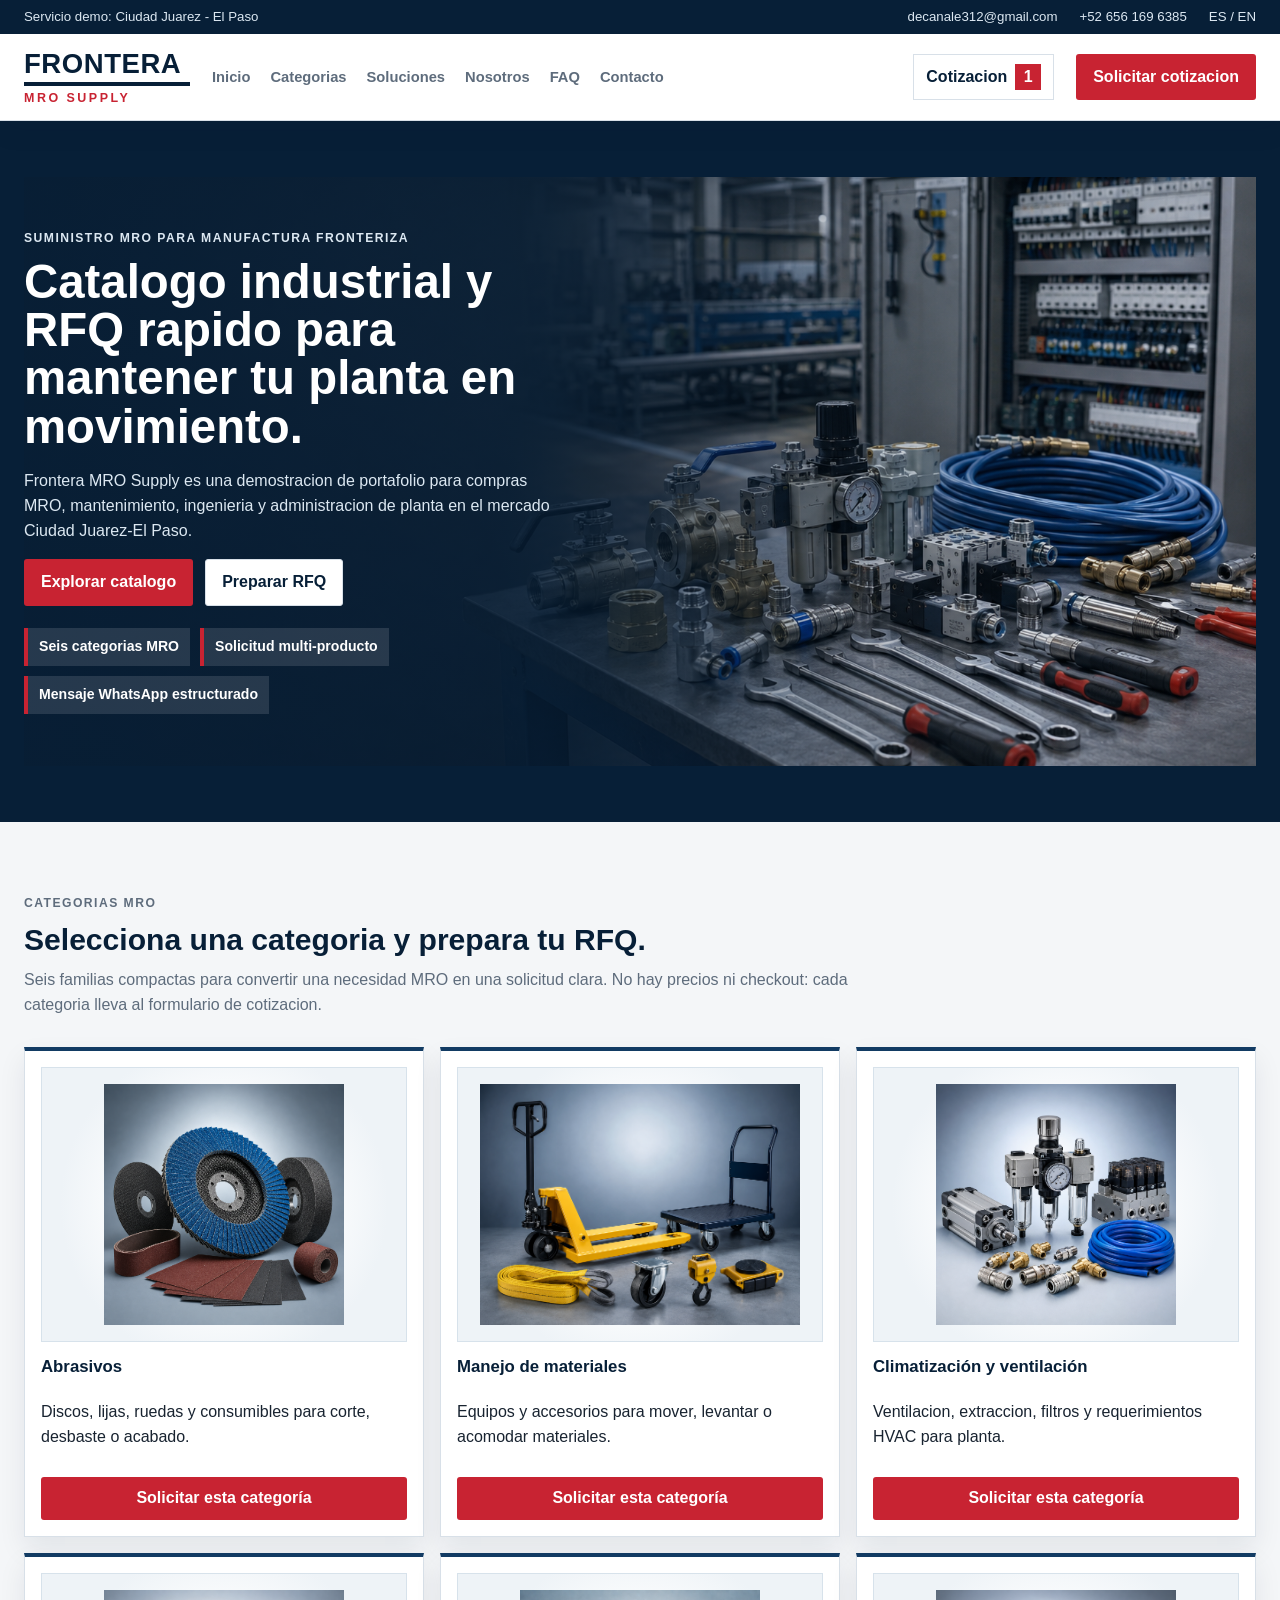
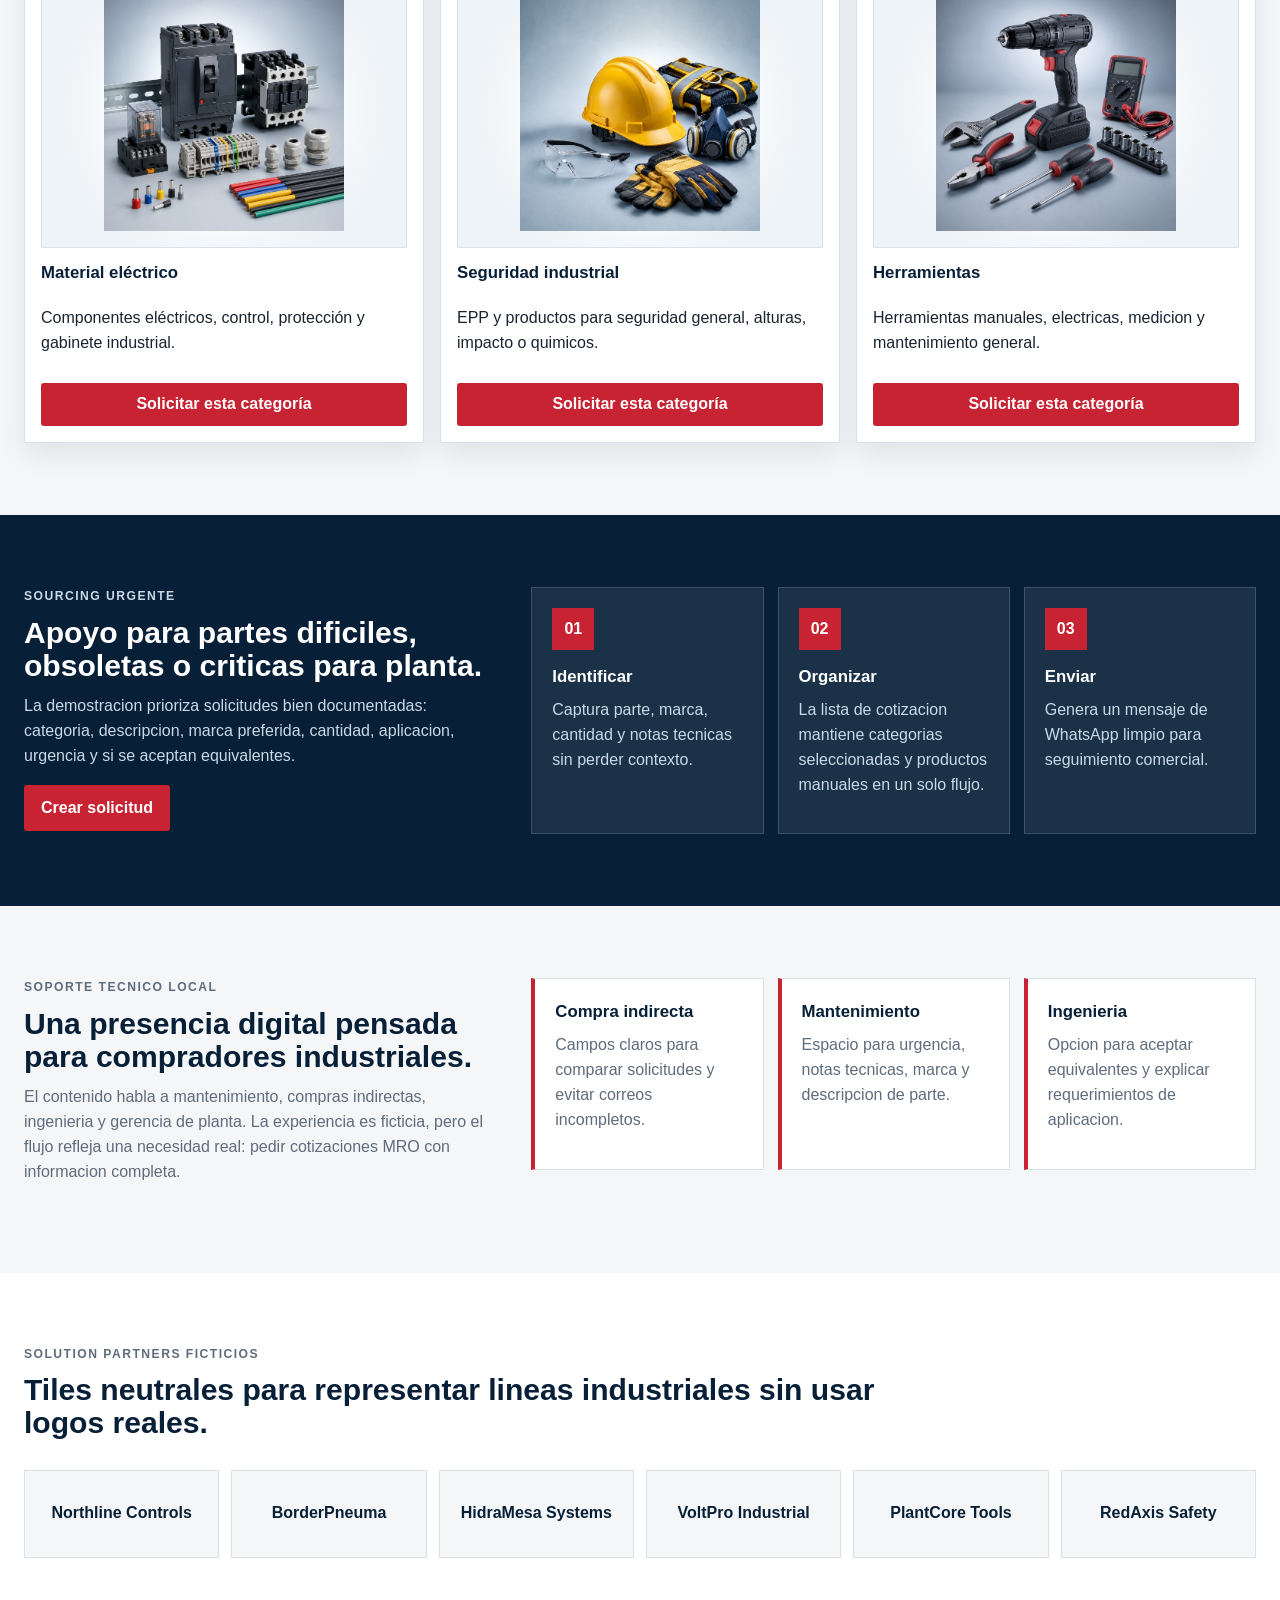
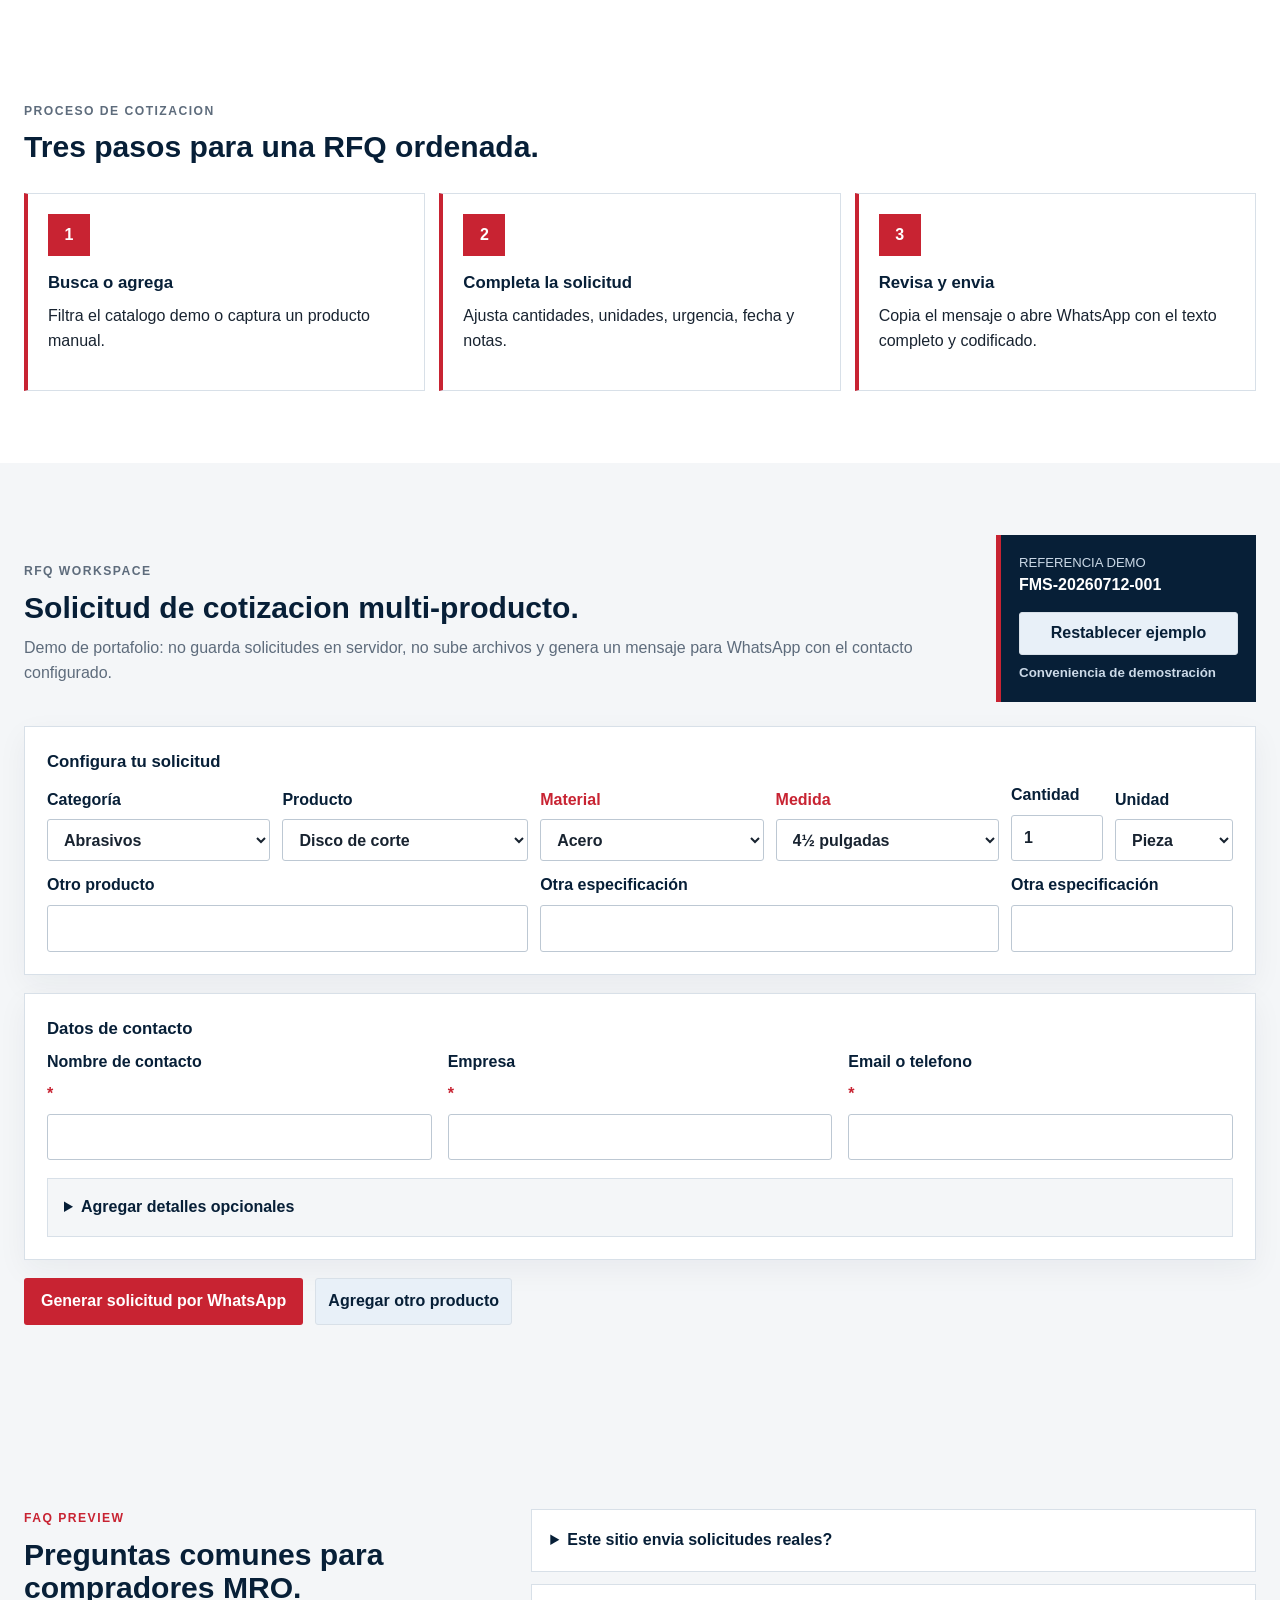
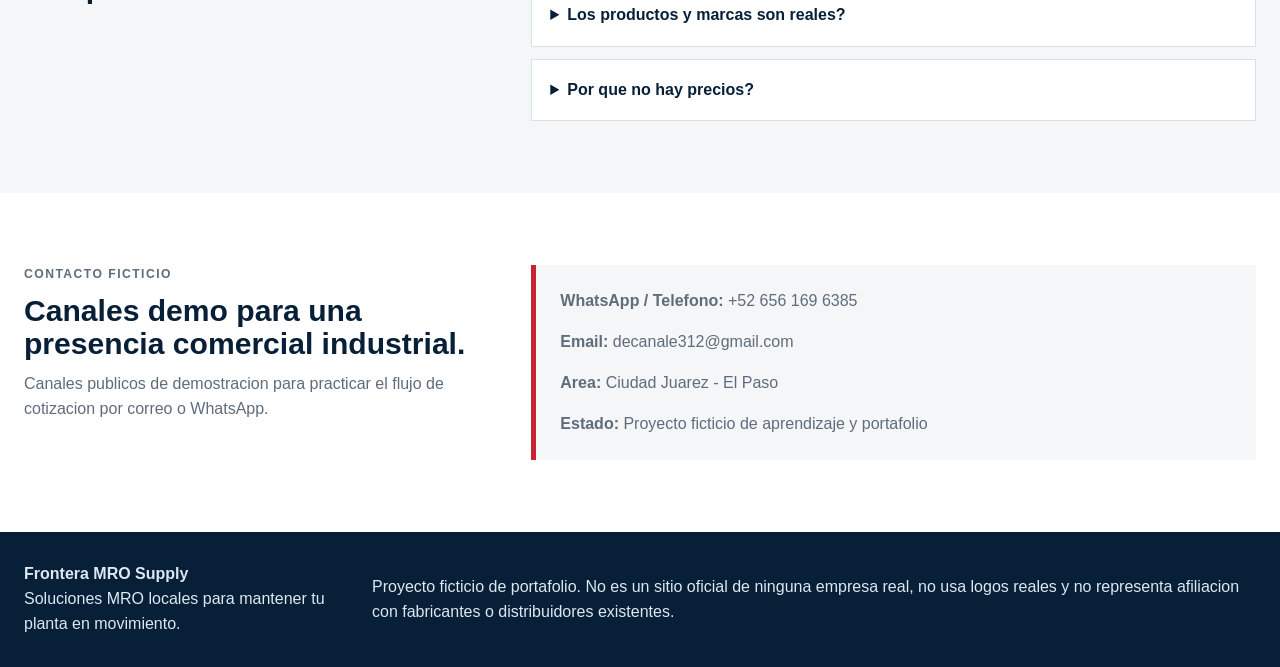
==== index.html @ 00bd7a54 "Initial Frontera MRO Supply demo with one-click RFQ workflow" ====
<!DOCTYPE html>
<html lang="es">
<head>
  <meta charset="UTF-8">
  <meta name="viewport" content="width=device-width, initial-scale=1.0">
  <title>Frontera MRO Supply | Catalogo MRO y RFQ</title>
  <meta name="description" content="Sitio ficticio de portafolio para un proveedor MRO en Ciudad Juarez-El Paso con catalogo demo y flujo RFQ por WhatsApp.">
  <link rel="stylesheet" href="styles.css">
</head>
<body>
  <header class="site-header">
    <div class="utility-bar">
      <div class="container utility-content">
        <span>Servicio demo: Ciudad Juarez - El Paso</span>
        <a href="mailto:decanale312@gmail.com">decanale312@gmail.com</a>
        <a href="tel:+526561696385">+52 656 169 6385</a>
        <span>ES / EN</span>
      </div>
    </div>

    <nav class="main-header container" aria-label="Navegacion principal">
      <a class="wordmark" href="#inicio" aria-label="Frontera MRO Supply inicio">
        <span class="wordmark-name">Frontera</span>
        <span class="wordmark-line">MRO Supply</span>
      </a>

      <button class="menu-toggle" type="button" aria-expanded="false" aria-controls="site-menu">Menu</button>

      <div class="nav-links" id="site-menu">
        <a href="#inicio">Inicio</a>
        <a href="#catalogo">Categorias</a>
        <a href="#soluciones">Soluciones</a>
        <a href="#nosotros">Nosotros</a>
        <a href="#faq">FAQ</a>
        <a href="#contacto">Contacto</a>
      </div>

      <a class="quote-chip" href="#cotizacion" aria-label="Ver solicitud de cotizacion">
        Cotizacion <span id="quote-count">0</span>
      </a>

      <a class="button button-red header-cta" href="#cotizacion">Solicitar cotizacion</a>
    </nav>
  </header>

  <main id="inicio">
    <section class="hero">
      <div class="container hero-grid">
        <div class="hero-copy">
          <p class="eyebrow">Suministro MRO para manufactura fronteriza</p>
          <h1>Catalogo industrial y RFQ rapido para mantener tu planta en movimiento.</h1>
          <p>
            Frontera MRO Supply es una demostracion de portafolio para compras MRO, mantenimiento, ingenieria y administracion de planta en el mercado Ciudad Juarez-El Paso.
          </p>
          <div class="hero-actions">
            <a class="button button-red" href="#catalogo">Explorar catalogo</a>
            <a class="button button-outline" href="#cotizacion">Preparar RFQ</a>
          </div>
          <div class="hero-metrics" aria-label="Beneficios de demostracion">
            <span>Seis categorias MRO</span>
            <span>Solicitud multi-producto</span>
            <span>Mensaje WhatsApp estructurado</span>
          </div>
        </div>

        <div class="hero-media">
          <img src="assets/images/hero-industrial.png" alt="Componentes MRO, control electrico, neumatica y herramientas organizadas en un entorno industrial">
        </div>
      </div>
    </section>

    <section class="section category-band" id="catalogo" aria-labelledby="category-title">
      <div class="container">
        <div class="section-heading">
          <p class="eyebrow">Categorias MRO</p>
          <h2 id="category-title">Selecciona una categoria y prepara tu RFQ.</h2>
          <p>Seis familias compactas para convertir una necesidad MRO en una solicitud clara. No hay precios ni checkout: cada categoria lleva al formulario de cotizacion.</p>
        </div>
        <div class="category-grid" id="category-grid"></div>
      </div>
    </section>

    <section class="section sourcing-section" id="soluciones">
      <div class="container sourcing-grid">
        <div>
          <p class="eyebrow">Sourcing urgente</p>
          <h2>Apoyo para partes dificiles, obsoletas o criticas para planta.</h2>
          <p>La demostracion prioriza solicitudes bien documentadas: categoria, descripcion, marca preferida, cantidad, aplicacion, urgencia y si se aceptan equivalentes.</p>
          <a class="button button-red" href="#cotizacion">Crear solicitud</a>
        </div>
        <div class="feature-list">
          <article>
            <span>01</span>
            <h3>Identificar</h3>
            <p>Captura parte, marca, cantidad y notas tecnicas sin perder contexto.</p>
          </article>
          <article>
            <span>02</span>
            <h3>Organizar</h3>
            <p>La lista de cotizacion mantiene categorias seleccionadas y productos manuales en un solo flujo.</p>
          </article>
          <article>
            <span>03</span>
            <h3>Enviar</h3>
            <p>Genera un mensaje de WhatsApp limpio para seguimiento comercial.</p>
          </article>
        </div>
      </div>
    </section>

    <section class="section credibility-section" id="nosotros">
      <div class="container credibility-grid">
        <div>
          <p class="eyebrow">Soporte tecnico local</p>
          <h2>Una presencia digital pensada para compradores industriales.</h2>
          <p>El contenido habla a mantenimiento, compras indirectas, ingenieria y gerencia de planta. La experiencia es ficticia, pero el flujo refleja una necesidad real: pedir cotizaciones MRO con informacion completa.</p>
        </div>
        <div class="credibility-cards">
          <article>
            <h3>Compra indirecta</h3>
            <p>Campos claros para comparar solicitudes y evitar correos incompletos.</p>
          </article>
          <article>
            <h3>Mantenimiento</h3>
            <p>Espacio para urgencia, notas tecnicas, marca y descripcion de parte.</p>
          </article>
          <article>
            <h3>Ingenieria</h3>
            <p>Opcion para aceptar equivalentes y explicar requerimientos de aplicacion.</p>
          </article>
        </div>
      </div>
    </section>

    <section class="section partner-section">
      <div class="container">
        <div class="section-heading">
          <p class="eyebrow">Solution partners ficticios</p>
          <h2>Tiles neutrales para representar lineas industriales sin usar logos reales.</h2>
        </div>
        <div class="partner-grid">
          <span>Northline Controls</span>
          <span>BorderPneuma</span>
          <span>HidraMesa Systems</span>
          <span>VoltPro Industrial</span>
          <span>PlantCore Tools</span>
          <span>RedAxis Safety</span>
        </div>
      </div>
    </section>

    <section class="section steps-section">
      <div class="container">
        <div class="section-heading">
          <p class="eyebrow">Proceso de cotizacion</p>
          <h2>Tres pasos para una RFQ ordenada.</h2>
        </div>
        <div class="steps-grid">
          <article>
            <strong>1</strong>
            <h3>Busca o agrega</h3>
            <p>Filtra el catalogo demo o captura un producto manual.</p>
          </article>
          <article>
            <strong>2</strong>
            <h3>Completa la solicitud</h3>
            <p>Ajusta cantidades, unidades, urgencia, fecha y notas.</p>
          </article>
          <article>
            <strong>3</strong>
            <h3>Revisa y envia</h3>
            <p>Copia el mensaje o abre WhatsApp con el texto completo y codificado.</p>
          </article>
        </div>
      </div>
    </section>

    <section class="section rfq-section" id="cotizacion">
      <div class="container">
        <div class="rfq-heading">
          <div>
            <p class="eyebrow">RFQ workspace</p>
            <h2>Solicitud de cotizacion multi-producto.</h2>
            <p>Demo de portafolio: no guarda solicitudes en servidor, no sube archivos y genera un mensaje para WhatsApp con el contacto configurado.</p>
          </div>
          <div class="rfq-reference">
            <span>Referencia demo</span>
            <strong id="reference-number">FMS-20260712-001</strong>
            <button class="button button-small demo-load-button" type="button" id="load-demo">Restablecer ejemplo</button>
            <small>Conveniencia de demostración</small>
          </div>
        </div>

        <form class="rfq-form" id="quote-form" novalidate>
          <div class="form-panel" id="additional-products-panel" hidden>
            <div class="panel-title-row">
              <h3>Productos solicitados</h3>
              <button class="button button-small" type="button" id="clear-quote">Vaciar solicitud</button>
            </div>
            <div class="quote-items" id="quote-items" aria-live="polite"></div>
            <p class="empty-quote" id="empty-quote">Los productos adicionales aparecerán aquí. El producto configurado abajo se incluye automáticamente al generar la solicitud.</p>
          </div>

          <div class="form-panel manual-panel">
            <h3>Configura tu solicitud</h3>
            <div class="manual-grid">
              <label>
                Categoría
                <select id="manual-category">
                  <option value="">Selecciona una categoría</option>
                </select>
              </label>
              <label>
                Producto
                <select id="manual-product"></select>
              </label>
              <label>
                <span id="spec-one-label">Especificacion 1</span>
                <select id="manual-spec-one"></select>
              </label>
              <label>
                <span id="spec-two-label">Especificacion 2</span>
                <select id="manual-spec-two"></select>
              </label>
              <label>
                Cantidad
                <input type="number" id="manual-quantity" min="1" value="1">
              </label>
              <label>
                Unidad
                <select id="manual-unit">
                  <option value="pieza(s)">pieza(s)</option>
                  <option value="caja(s)">caja(s)</option>
                  <option value="metro(s)">metro(s)</option>
                  <option value="juego(s)">juego(s)</option>
                </select>
              </label>
              <label class="other-field" id="manual-product-other-wrap" hidden>
                Otro producto
                <input type="text" id="manual-product-other">
              </label>
              <label class="other-field" id="manual-spec-one-other-wrap" hidden>
                Otra especificación
                <input type="text" id="manual-spec-one-other">
              </label>
              <label class="other-field" id="manual-spec-two-other-wrap" hidden>
                Otra especificación
                <input type="text" id="manual-spec-two-other">
              </label>
            </div>
          </div>

          <div class="form-panel">
            <h3>Datos de contacto</h3>
            <div class="quick-contact-grid">
              <label>
                Nombre de contacto <span aria-hidden="true">*</span>
                <input type="text" id="contact-name" required>
              </label>
              <label>
                Empresa <span aria-hidden="true">*</span>
                <input type="text" id="company" required>
              </label>
              <label>
                Email o telefono <span aria-hidden="true">*</span>
                <input type="text" id="reply-contact" required>
              </label>
            </div>
            <details class="optional-details" id="optional-details">
              <summary>Agregar detalles opcionales</summary>
              <div class="form-grid">
                <label>
                  Departamento o area
                  <select id="department">
                    <option value="">Selecciona una opcion</option>
                    <option value="Mantenimiento">Mantenimiento</option>
                    <option value="Compras">Compras</option>
                    <option value="Ingenieria">Ingenieria</option>
                    <option value="Almacen MRO">Almacen MRO</option>
                    <option value="Produccion">Produccion</option>
                    <option value="Gerencia de planta">Gerencia de planta</option>
                  </select>
                </label>
                <label>
                  Urgencia
                  <select id="urgency">
                    <option value="">Selecciona urgencia</option>
                    <option value="Cotización estándar">Cotización estándar</option>
                    <option value="Linea detenida">Linea detenida</option>
                    <option value="Critico esta semana">Critico esta semana</option>
                    <option value="Reposicion programada">Reposicion programada</option>
                    <option value="Consulta de inventario">Consulta de inventario</option>
                  </select>
                </label>
                <label>
                  Fecha requerida
                  <input type="date" id="required-date">
                </label>
                <label>
                  Marca preferida
                  <input type="text" id="preferred-brand">
                </label>
                <label>
                  Equivalentes aceptables
                  <select id="equivalents">
                    <option value="">No especificado</option>
                    <option value="Por confirmar">Por confirmar</option>
                    <option value="Si, se aceptan equivalentes">Si, se aceptan equivalentes</option>
                    <option value="No, solo marca/parte solicitada">No, solo marca/parte solicitada</option>
                  </select>
                </label>
                <label>
                  Archivo de referencia
                  <input type="file" id="reference-file">
                  <small>Demo front-end: el archivo no se carga a ningun servidor.</small>
                </label>
                <label>
                  Metodo de respuesta
                  <select id="response-method">
                    <option value="">Selecciona metodo</option>
                    <option value="WhatsApp">WhatsApp</option>
                    <option value="Email">Email</option>
                    <option value="Llamada">Llamada</option>
                  </select>
                </label>
              </div>
              <label class="full-field">
                Notas generales
                <textarea id="general-notes" rows="4" placeholder="Aplicacion, contexto de planta, equivalencias, foto disponible o comentarios para compras."></textarea>
              </label>
            </details>
          </div>

          <div class="form-actions">
            <button class="button button-red" type="submit" id="generate-whatsapp">Generar solicitud por WhatsApp</button>
            <button class="button button-outline button-small" type="button" id="add-manual-product">Agregar otro producto</button>
          </div>

          <div class="form-status" id="form-status" role="status" aria-live="polite"></div>

          <div class="message-workspace" id="message-workspace" hidden>
            <div class="message-header">
              <h3>Mensaje generado</h3>
              <span>Revisa antes de enviar</span>
            </div>
            <pre id="message-preview"></pre>
            <div class="message-actions">
              <button class="button button-outline" type="button" id="copy-message">Copiar mensaje</button>
              <button class="button button-outline" type="button" id="clear-message">Vaciar solicitud</button>
              <a class="button button-red" id="whatsapp-link" href="#" target="_blank" rel="noopener">Enviar por WhatsApp</a>
            </div>
          </div>
        </form>
      </div>
    </section>

    <section class="section faq-section" id="faq">
      <div class="container faq-grid">
        <div>
          <p class="eyebrow">FAQ preview</p>
          <h2>Preguntas comunes para compradores MRO.</h2>
        </div>
        <div class="faq-list">
          <details>
            <summary>Este sitio envia solicitudes reales?</summary>
            <p>No. Es una demostracion de portafolio. No hay backend ni almacenamiento en servidor.</p>
          </details>
          <details>
            <summary>Los productos y marcas son reales?</summary>
            <p>No. Los SKUs, marcas y productos son ficticios para evitar afiliaciones o uso de activos protegidos.</p>
          </details>
          <details>
            <summary>Por que no hay precios?</summary>
            <p>El flujo representa una compra MRO por cotizacion, donde cantidades, disponibilidad y equivalencias importan mas que un checkout generico.</p>
          </details>
        </div>
      </div>
    </section>

    <section class="section contact-section" id="contacto">
      <div class="container contact-grid">
        <div>
          <p class="eyebrow">Contacto ficticio</p>
          <h2>Canales demo para una presencia comercial industrial.</h2>
          <p>Canales publicos de demostracion para practicar el flujo de cotizacion por correo o WhatsApp.</p>
        </div>
        <div class="contact-card">
          <p><strong>WhatsApp / Telefono:</strong> <a href="tel:+526561696385">+52 656 169 6385</a></p>
          <p><strong>Email:</strong> <a href="mailto:decanale312@gmail.com">decanale312@gmail.com</a></p>
          <p><strong>Area:</strong> Ciudad Juarez - El Paso</p>
          <p><strong>Estado:</strong> Proyecto ficticio de aprendizaje y portafolio</p>
        </div>
      </div>
    </section>
  </main>

  <footer class="site-footer">
    <div class="container footer-grid">
      <div>
        <strong>Frontera MRO Supply</strong>
        <p>Soluciones MRO locales para mantener tu planta en movimiento.</p>
      </div>
      <p>Proyecto ficticio de portafolio. No es un sitio oficial de ninguna empresa real, no usa logos reales y no representa afiliacion con fabricantes o distribuidores existentes.</p>
    </div>
  </footer>

  <script src="app.js"></script>
</body>
</html>
---- styles.css ----
:root {
  --navy: #071f37;
  --navy-2: #123b63;
  --red: #c82332;
  --red-dark: #981b27;
  --charcoal: #182330;
  --steel: #5e6c7c;
  --line: #d8e0e8;
  --soft: #f4f6f8;
  --soft-blue: #e8f0f8;
  --white: #ffffff;
  --shadow: 0 14px 34px rgba(7, 31, 55, 0.12);
}

* {
  box-sizing: border-box;
}

html {
  scroll-behavior: smooth;
}

body {
  margin: 0;
  color: var(--charcoal);
  font-family: Arial, Helvetica, sans-serif;
  line-height: 1.55;
  background: var(--white);
}

a {
  color: inherit;
  text-decoration: none;
}

button,
input,
select,
textarea {
  font: inherit;
}

button,
a,
input,
select,
textarea,
summary {
  outline-offset: 3px;
}

button:focus-visible,
a:focus-visible,
input:focus-visible,
select:focus-visible,
textarea:focus-visible,
summary:focus-visible {
  outline: 3px solid rgba(200, 35, 50, 0.38);
}

.container {
  width: min(1260px, calc(100% - 48px));
  margin: 0 auto;
}

.sr-only {
  position: absolute;
  width: 1px;
  height: 1px;
  padding: 0;
  margin: -1px;
  overflow: hidden;
  clip: rect(0, 0, 0, 0);
  white-space: nowrap;
  border: 0;
}

.site-header {
  position: sticky;
  top: 0;
  z-index: 50;
  background: var(--white);
  border-bottom: 1px solid var(--line);
  box-shadow: 0 8px 26px rgba(7, 31, 55, 0.08);
}

.utility-bar {
  color: #dce8f2;
  font-size: 0.83rem;
  background: var(--navy);
}

.utility-content {
  display: flex;
  align-items: center;
  gap: 22px;
  min-height: 34px;
}

.utility-content span:first-child {
  margin-right: auto;
}

.main-header {
  display: grid;
  grid-template-columns: auto minmax(340px, 1fr) auto auto;
  grid-template-areas:
    "brand nav quote cta"
    "brand nav quote cta";
  align-items: center;
  gap: 10px 22px;
  min-height: 86px;
  padding: 12px 0;
}

.wordmark {
  grid-area: brand;
  display: inline-flex;
  flex-direction: column;
  min-width: 166px;
  color: var(--navy);
  line-height: 1;
}

.wordmark-name {
  font-size: 1.72rem;
  font-weight: 900;
  letter-spacing: 0.02em;
  text-transform: uppercase;
}

.wordmark-line {
  margin-top: 5px;
  padding-top: 6px;
  color: var(--red);
  font-size: 0.78rem;
  font-weight: 900;
  letter-spacing: 0.2em;
  border-top: 4px solid var(--navy);
  text-transform: uppercase;
}

.menu-toggle {
  display: none;
  padding: 9px 12px;
  color: var(--navy);
  font-weight: 900;
  border: 1px solid var(--line);
  background: var(--white);
  cursor: pointer;
}

.nav-links {
  grid-area: nav;
  display: flex;
  align-items: center;
  gap: 20px;
  color: var(--steel);
  font-size: 0.92rem;
  font-weight: 900;
}

.nav-links a:hover {
  color: var(--red);
}

.quote-chip {
  grid-area: quote;
  display: inline-flex;
  align-items: center;
  gap: 8px;
  min-height: 42px;
  padding: 9px 12px;
  color: var(--navy);
  font-weight: 900;
  border: 1px solid var(--line);
  background: var(--white);
}

.quote-chip span {
  display: grid;
  min-width: 26px;
  height: 26px;
  place-items: center;
  color: var(--white);
  background: var(--red);
}

.header-cta {
  grid-area: cta;
}

.button {
  display: inline-flex;
  align-items: center;
  justify-content: center;
  min-height: 42px;
  padding: 10px 16px;
  border: 1px solid transparent;
  border-radius: 3px;
  font-weight: 900;
  cursor: pointer;
}

.button-red {
  color: var(--white);
  background: var(--red);
}

.button-red:hover {
  background: var(--red-dark);
}

.button-outline {
  color: var(--navy);
  background: var(--white);
  border-color: var(--line);
}

.button-outline:hover {
  border-color: var(--navy);
}

.button-small {
  min-height: 36px;
  padding: 8px 12px;
  color: var(--navy);
  background: var(--soft-blue);
  border-color: var(--line);
}

.hero {
  position: relative;
  overflow: hidden;
  padding: 56px 0;
  color: var(--white);
  background: var(--navy);
  min-height: 620px;
}

.hero::after {
  content: "";
  position: absolute;
  inset: 0;
  z-index: 1;
  background: linear-gradient(90deg, rgba(7, 31, 55, 0.88) 0%, rgba(7, 31, 55, 0.72) 42%, rgba(7, 31, 55, 0.2) 66%, rgba(7, 31, 55, 0.08) 100%);
  pointer-events: none;
}

.hero-grid {
  position: relative;
  z-index: 2;
  display: grid;
  grid-template-columns: minmax(0, 0.9fr) minmax(420px, 1.1fr);
  gap: 50px;
  align-items: center;
  min-height: 508px;
}

.hero-grid::before {
  content: "";
  position: absolute;
  inset: 0;
  z-index: 1;
  background: linear-gradient(90deg, rgba(7, 31, 55, 0.9) 0%, rgba(7, 31, 55, 0.74) 42%, rgba(7, 31, 55, 0.2) 66%, rgba(7, 31, 55, 0.02) 100%);
  pointer-events: none;
}

.hero-copy {
  position: relative;
  z-index: 2;
  max-width: 690px;
  padding: 52px 0;
}

.eyebrow {
  margin: 0 0 10px;
  color: var(--red);
  font-size: 0.76rem;
  font-weight: 900;
  letter-spacing: 0.12em;
  text-transform: uppercase;
}

h1,
h2,
h3,
p {
  margin-top: 0;
}

h1 {
  max-width: 690px;
  margin-bottom: 18px;
  color: var(--navy);
  font-size: clamp(2.45rem, 3.7vw, 4rem);
  line-height: 1.02;
}

h2 {
  margin-bottom: 12px;
  color: var(--navy);
  font-size: clamp(1.75rem, 2.35vw, 2.65rem);
  line-height: 1.1;
}

h3 {
  margin-bottom: 8px;
  color: var(--navy);
  font-size: 1.05rem;
}

.hero-copy p,
.section-heading p,
.sourcing-grid p,
.credibility-grid p,
.rfq-heading p,
.contact-grid p {
  color: var(--steel);
}

.hero-copy h1 {
  color: var(--white);
}

.hero-copy p {
  color: #dce8f2;
}

.hero-actions,
.form-actions,
.message-actions {
  display: flex;
  flex-wrap: wrap;
  gap: 12px;
}

.hero-metrics {
  display: flex;
  flex-wrap: wrap;
  gap: 10px;
  margin-top: 22px;
}

.hero-metrics span {
  padding: 8px 11px;
  color: var(--white);
  font-size: 0.88rem;
  font-weight: 900;
  background: rgba(255, 255, 255, 0.12);
  border-left: 4px solid var(--red);
}

.hero-media {
  position: absolute;
  inset: 0;
  z-index: 0;
  pointer-events: none;
}

.hero-media img {
  display: block;
  width: 100%;
  height: 100%;
  object-fit: cover;
  object-position: center right;
}

.section {
  padding: 72px 0;
}

.section-heading {
  max-width: 880px;
  margin-bottom: 30px;
}

.category-band,
.credibility-section,
.faq-section {
  background: var(--soft);
}

.category-grid {
  display: grid;
  grid-template-columns: repeat(3, 1fr);
  gap: 16px;
  align-items: stretch;
}

.category-tile {
  display: grid;
  grid-template-rows: auto auto 1fr auto;
  gap: 12px;
  min-height: 320px;
  height: 100%;
  padding: 16px;
  background: var(--white);
  border: 1px solid var(--line);
  border-top: 4px solid var(--navy-2);
  box-shadow: 0 12px 26px rgba(7, 31, 55, 0.08);
  transition: border-color 160ms ease, box-shadow 160ms ease, transform 160ms ease;
}

.category-tile:hover,
.category-tile:focus-visible {
  transform: translateY(-3px);
  box-shadow: 0 16px 32px rgba(7, 31, 55, 0.12);
}

.category-tile:has(button:active),
.category-tile:has(button:focus-visible),
.category-tile:focus-visible {
  border-color: rgba(200, 35, 50, 0.32);
  border-top-color: var(--red);
}

.category-tile img,
.product-image img {
  display: block;
  width: 100%;
  height: auto;
}

.category-tile img {
  box-sizing: border-box;
  aspect-ratio: 4 / 3;
  padding: 16px;
  object-fit: contain;
  object-position: center center;
  background:
    radial-gradient(circle at center, rgba(255, 255, 255, 0.94) 0 38%, rgba(238, 243, 247, 0.9) 72%),
    #eef3f7;
  border: 1px solid #d7e2eb;
  transition: transform 160ms ease;
}

.category-tile:hover img {
  transform: scale(1.025);
}

.category-tile button {
  align-self: end;
  min-height: 40px;
  padding: 9px 11px;
  color: var(--white);
  font-weight: 900;
  text-align: center;
  border: 0;
  border-radius: 3px;
  background: var(--red);
  cursor: pointer;
}

@media (prefers-reduced-motion: reduce) {
  .category-tile,
  .category-tile img {
    transition: none;
  }

  .category-tile:hover,
  .category-tile:focus-visible,
  .category-tile:hover img {
    transform: none;
  }
}

.partner-section,
.contact-section {
  background: var(--white);
}

label {
  display: grid;
  gap: 7px;
  color: var(--navy);
  font-weight: 900;
}

input,
select,
textarea {
  width: 100%;
  min-height: 42px;
  padding: 10px 12px;
  color: var(--charcoal);
  border: 1px solid #bdc8d3;
  border-radius: 3px;
  background: var(--white);
}

textarea {
  resize: vertical;
}

.sourcing-section {
  color: var(--white);
  background: var(--navy);
}

.sourcing-section h2,
.sourcing-section h3 {
  color: var(--white);
}

.sourcing-grid,
.credibility-grid,
.faq-grid,
.contact-grid {
  display: grid;
  grid-template-columns: 0.78fr 1.22fr;
  gap: 44px;
  align-items: start;
}

.sourcing-grid p {
  color: #cbd9e7;
}

.feature-list,
.credibility-cards,
.steps-grid {
  display: grid;
  grid-template-columns: repeat(3, 1fr);
  gap: 14px;
}

.feature-list article {
  padding: 20px;
  background: rgba(255, 255, 255, 0.08);
  border: 1px solid rgba(255, 255, 255, 0.16);
}

.feature-list span,
.steps-grid strong {
  display: grid;
  width: 42px;
  height: 42px;
  place-items: center;
  margin-bottom: 14px;
  color: var(--white);
  font-weight: 900;
  background: var(--red);
}

.credibility-cards article,
.steps-grid article {
  padding: 20px;
  background: var(--white);
  border: 1px solid var(--line);
  border-left: 4px solid var(--red);
}

.partner-grid {
  display: grid;
  grid-template-columns: repeat(6, 1fr);
  gap: 12px;
}

.partner-grid span {
  display: grid;
  min-height: 88px;
  place-items: center;
  padding: 12px;
  color: var(--navy);
  font-weight: 900;
  text-align: center;
  background: var(--soft);
  border: 1px solid var(--line);
}

.steps-section {
  background: var(--white);
}

.rfq-section {
  background: var(--soft);
}

.rfq-heading {
  display: grid;
  grid-template-columns: 1fr 260px;
  gap: 28px;
  align-items: end;
  margin-bottom: 24px;
}

.rfq-reference {
  padding: 18px;
  color: var(--white);
  background: var(--navy);
  border-left: 5px solid var(--red);
}

.rfq-reference span,
.rfq-reference strong {
  display: block;
}

.rfq-reference span {
  color: #cbd9e7;
  font-size: 0.82rem;
  text-transform: uppercase;
}

.rfq-reference small {
  display: block;
  margin-top: 8px;
  color: #cbd9e7;
  font-weight: 700;
}

.demo-load-button {
  width: 100%;
  margin-top: 14px;
}

.rfq-form {
  display: grid;
  gap: 18px;
}

.form-panel,
.message-workspace {
  padding: 22px;
  background: var(--white);
  border: 1px solid var(--line);
  box-shadow: 0 10px 28px rgba(7, 31, 55, 0.05);
}

.panel-title-row,
.message-header {
  display: flex;
  align-items: baseline;
  justify-content: space-between;
  gap: 16px;
  margin-bottom: 16px;
}

.quote-items {
  display: grid;
  gap: 12px;
}

.quote-row {
  display: grid;
  grid-template-columns: 1fr auto;
  gap: 12px;
  align-items: end;
  padding: 14px;
  background: var(--soft);
  border-left: 4px solid var(--navy-2);
}

.quote-row-title strong,
.quote-row-title small {
  display: block;
}

.quote-row-title small {
  color: var(--steel);
}

.quote-row-actions {
  display: flex;
  gap: 8px;
  justify-content: flex-end;
  align-items: center;
  flex-wrap: wrap;
}

.edit-quote-item,
.remove-quote-item {
  min-height: 42px;
  padding: 8px 11px;
  font-weight: 900;
  background: var(--white);
  cursor: pointer;
}

.edit-quote-item {
  color: var(--navy);
  border: 1px solid rgba(18, 70, 122, 0.26);
}

.remove-quote-item {
  color: var(--red);
  border: 1px solid rgba(200, 35, 50, 0.32);
}

.empty-quote {
  margin: 0;
  padding: 14px;
  color: var(--steel);
  background: var(--soft);
  border: 1px dashed #bdc8d3;
}

.manual-grid {
  display: grid;
  grid-template-columns: 1fr 1.1fr 1fr 1fr 92px 118px;
  gap: 12px;
  align-items: end;
}

.other-field {
  grid-column: span 2;
}

.form-grid {
  display: grid;
  grid-template-columns: repeat(3, 1fr);
  gap: 16px;
}

.quick-contact-grid {
  display: grid;
  grid-template-columns: repeat(3, 1fr);
  gap: 16px;
}

.optional-details {
  margin-top: 18px;
  padding: 16px;
  background: var(--soft);
  border: 1px solid var(--line);
}

.optional-details summary {
  color: var(--navy);
  font-weight: 900;
}

.optional-details[open] summary {
  margin-bottom: 16px;
}

.full-field {
  margin-top: 16px;
}

label span {
  color: var(--red);
}

label small {
  color: var(--steel);
  font-weight: 400;
}

.form-status {
  min-height: 22px;
  color: var(--navy);
  font-weight: 900;
}

.form-status.error {
  color: var(--red);
}

#message-preview {
  max-height: 380px;
  overflow: auto;
  margin: 16px 0;
  padding: 18px;
  color: var(--charcoal);
  white-space: pre-wrap;
  background: var(--soft);
  border: 1px solid var(--line);
}

.faq-list {
  display: grid;
  gap: 12px;
}

details {
  padding: 18px;
  background: var(--white);
  border: 1px solid var(--line);
}

summary {
  color: var(--navy);
  font-weight: 900;
  cursor: pointer;
}

details p {
  margin: 10px 0 0;
  color: var(--steel);
}

.contact-card {
  padding: 24px;
  background: var(--soft);
  border-left: 5px solid var(--red);
}

.contact-card p:last-child {
  margin-bottom: 0;
}

.site-footer {
  padding: 30px 0;
  color: #dce8f2;
  background: var(--navy);
}

.footer-grid {
  display: grid;
  grid-template-columns: 320px 1fr;
  gap: 28px;
  align-items: center;
}

.footer-grid p {
  margin-bottom: 0;
}

@media (max-width: 1180px) {
  .main-header {
    grid-template-columns: auto 1fr auto;
    grid-template-areas:
      "brand nav quote"
      "nav nav cta";
  }

  .partner-grid {
    grid-template-columns: repeat(3, 1fr);
  }

  .category-grid {
    grid-template-columns: repeat(2, 1fr);
  }

  .manual-grid,
  .quote-row {
    grid-template-columns: repeat(3, 1fr);
  }

  .quote-row-title {
    grid-column: 1 / -1;
  }
}

@media (max-width: 850px) {
  .utility-content {
    flex-wrap: wrap;
    gap: 8px 14px;
    padding: 8px 0;
  }

  .utility-content span:first-child {
    width: 100%;
    margin-right: 0;
  }

  .main-header {
    grid-template-columns: 1fr auto;
    grid-template-areas:
      "brand menu"
      "nav nav"
      "quote cta";
    min-height: auto;
  }

  .menu-toggle {
    grid-area: menu;
    display: inline-flex;
  }

  .nav-links {
    display: none;
    grid-area: nav;
    padding: 8px 0;
  }

  .nav-links.is-open {
    display: grid;
    gap: 12px;
  }

  .hero {
    min-height: auto;
    background: var(--navy);
  }

  .hero-grid,
  .sourcing-grid,
  .credibility-grid,
  .faq-grid,
  .contact-grid,
  .rfq-heading,
  .footer-grid {
    grid-template-columns: 1fr;
  }

  .hero-grid {
    gap: 28px;
    min-height: 560px;
  }

  h1 {
    font-size: 2.35rem;
  }

  .form-grid,
  .quick-contact-grid,
  .feature-list,
  .credibility-cards,
  .steps-grid {
    grid-template-columns: repeat(2, 1fr);
  }

}

@media (max-width: 620px) {
  .container {
    width: min(100% - 30px, 1260px);
  }

  .section {
    padding: 52px 0;
  }

  .header-cta,
  .quote-chip {
    width: 100%;
  }

  .wordmark-name {
    font-size: 1.34rem;
  }

  .category-grid,
  .partner-grid,
  .form-grid,
  .quick-contact-grid,
  .feature-list,
  .credibility-cards,
  .steps-grid,
  .manual-grid,
  .quote-row {
    grid-template-columns: 1fr;
  }

  .quote-row-actions {
    justify-content: flex-start;
  }

  .other-field {
    grid-column: 1 / -1;
  }

  .hero-actions .button,
  .message-actions .button,
  .message-actions a,
  .form-actions .button {
    width: 100%;
  }

  .form-panel,
  .message-workspace {
    padding: 18px;
  }

  .panel-title-row,
  .message-header {
    align-items: flex-start;
    flex-direction: column;
  }
}
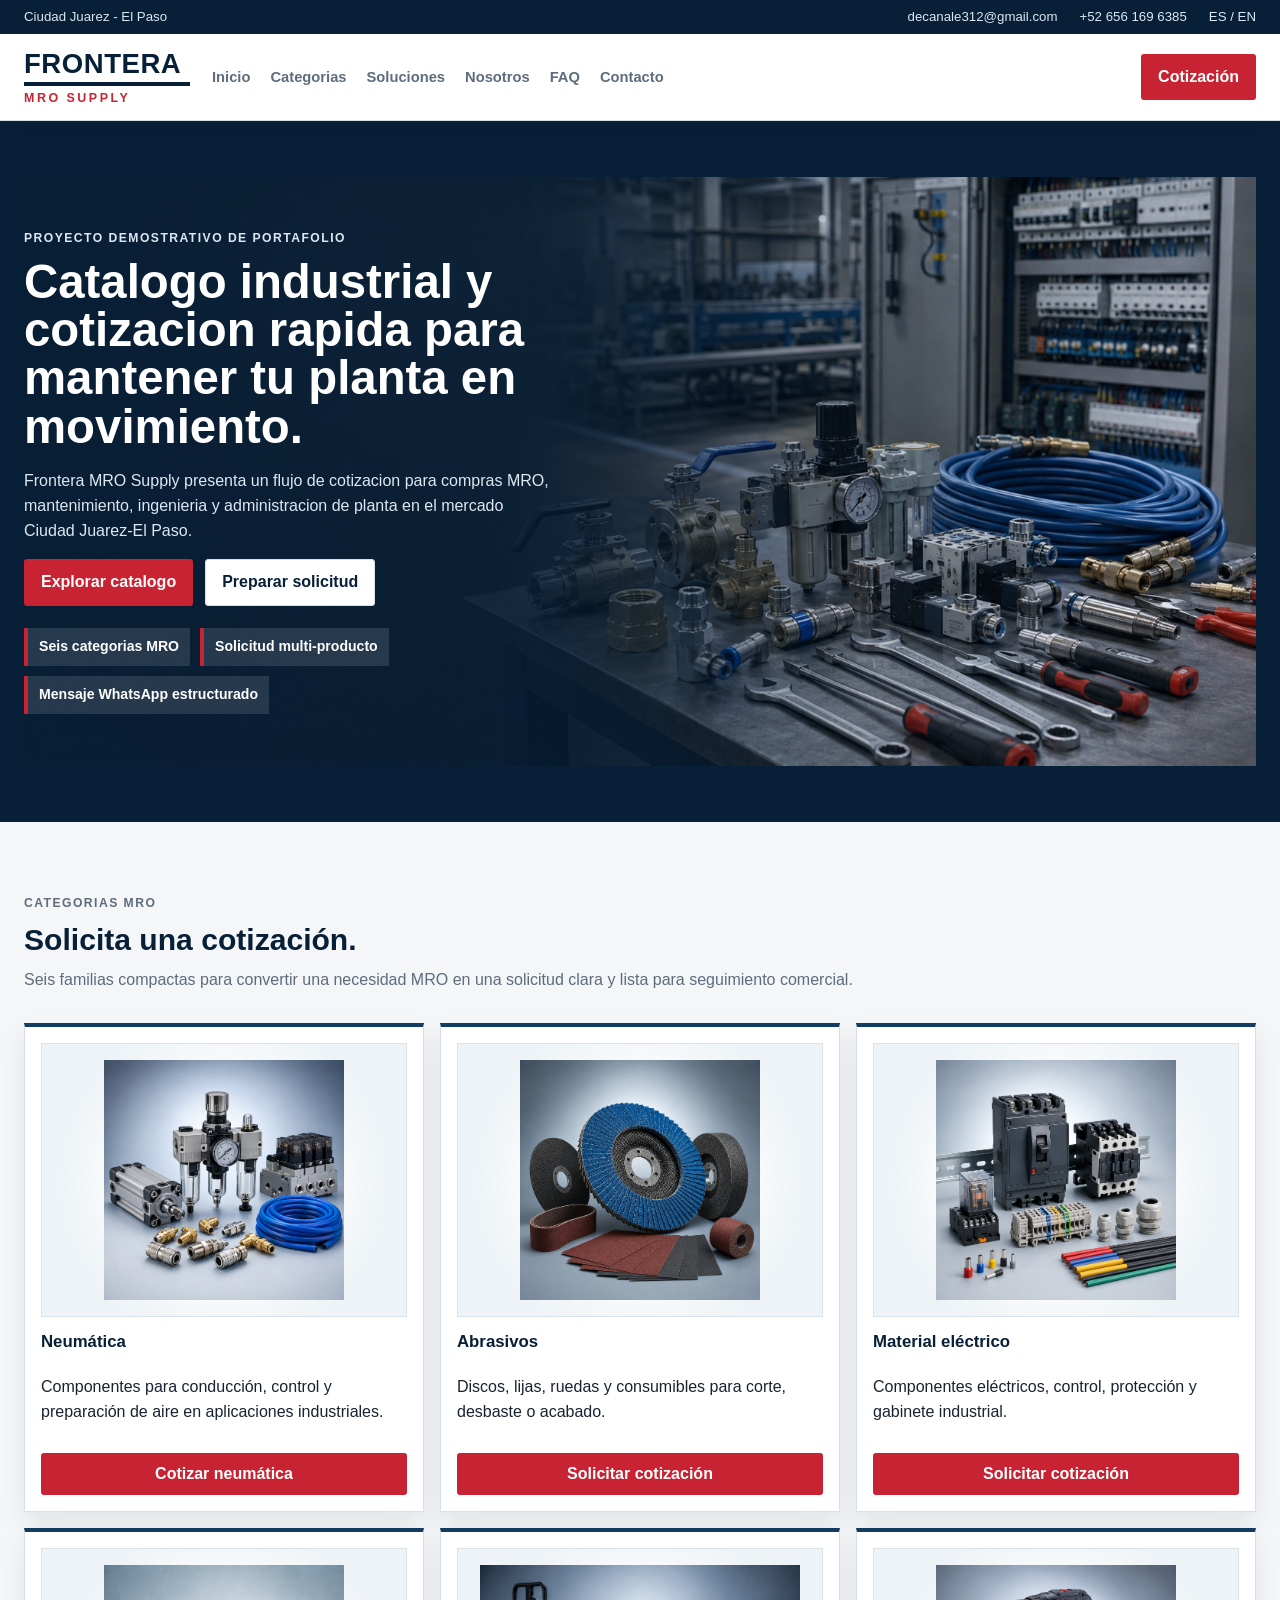
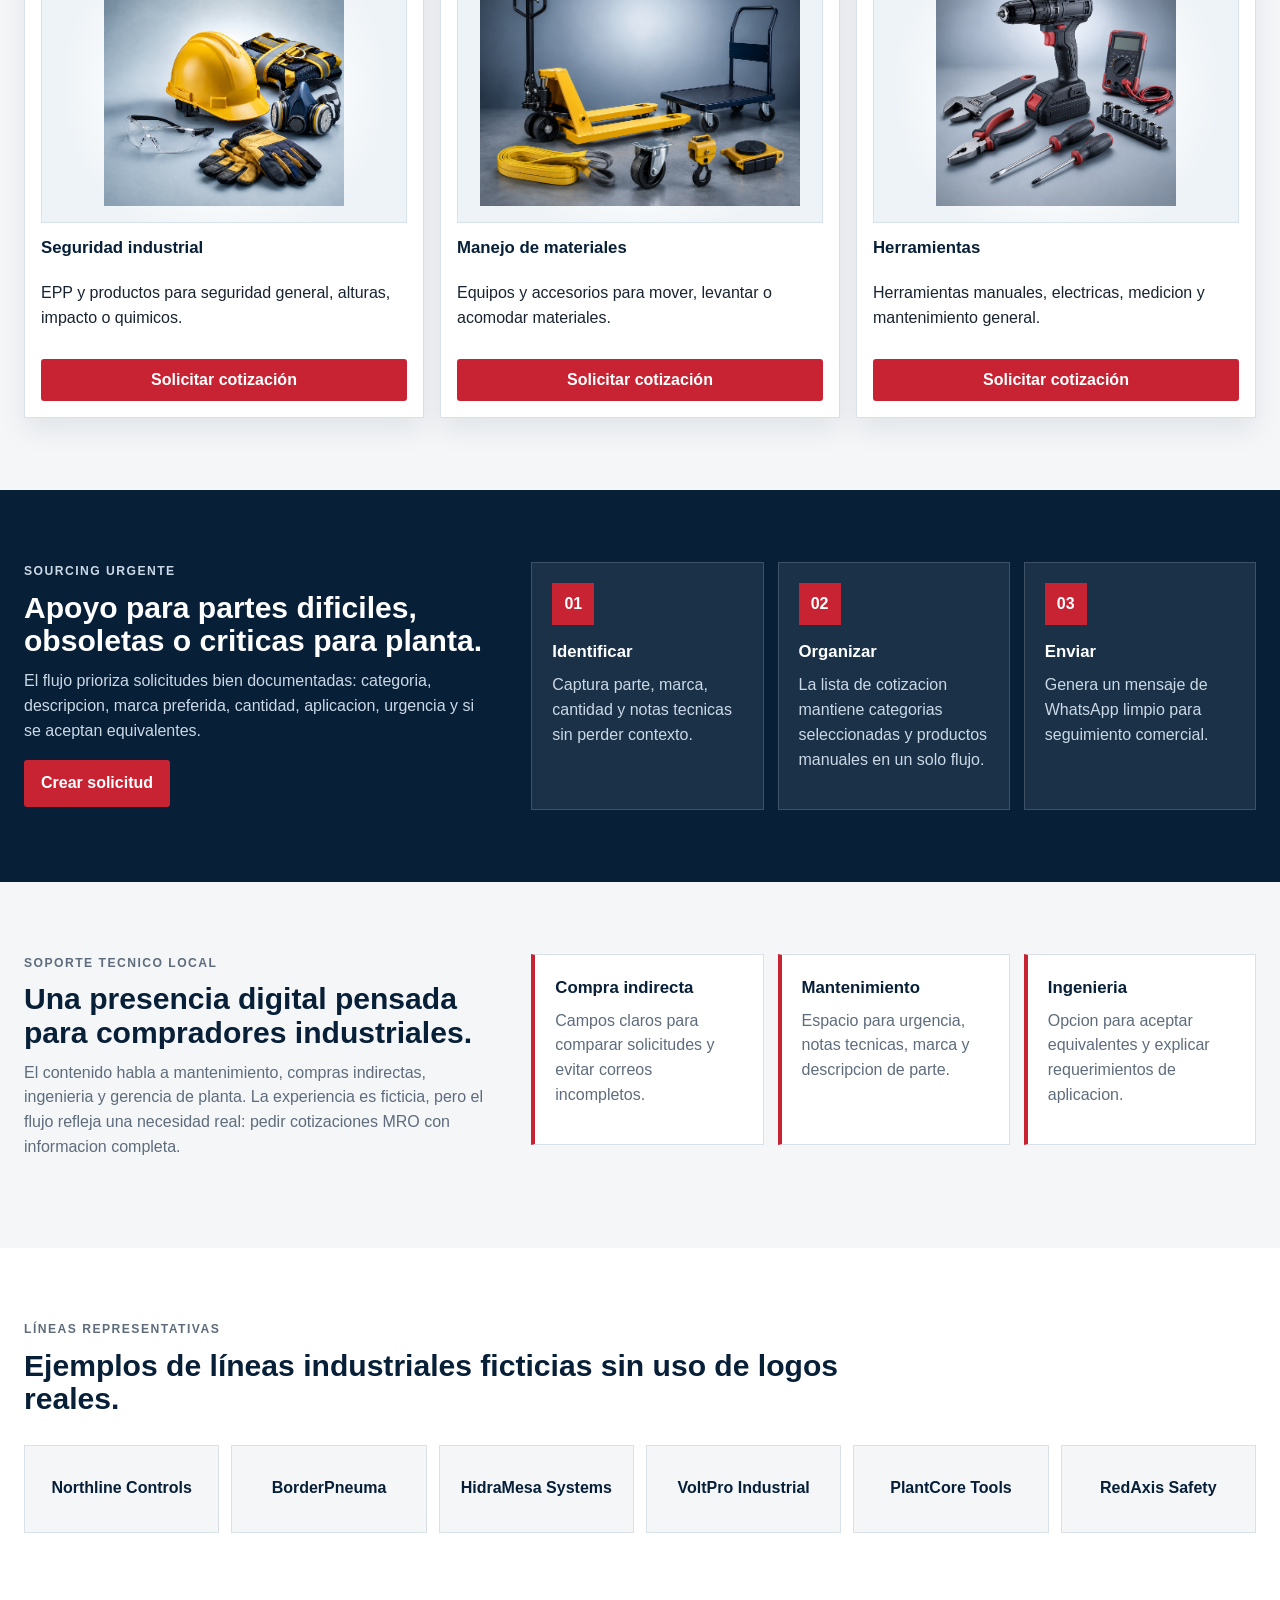
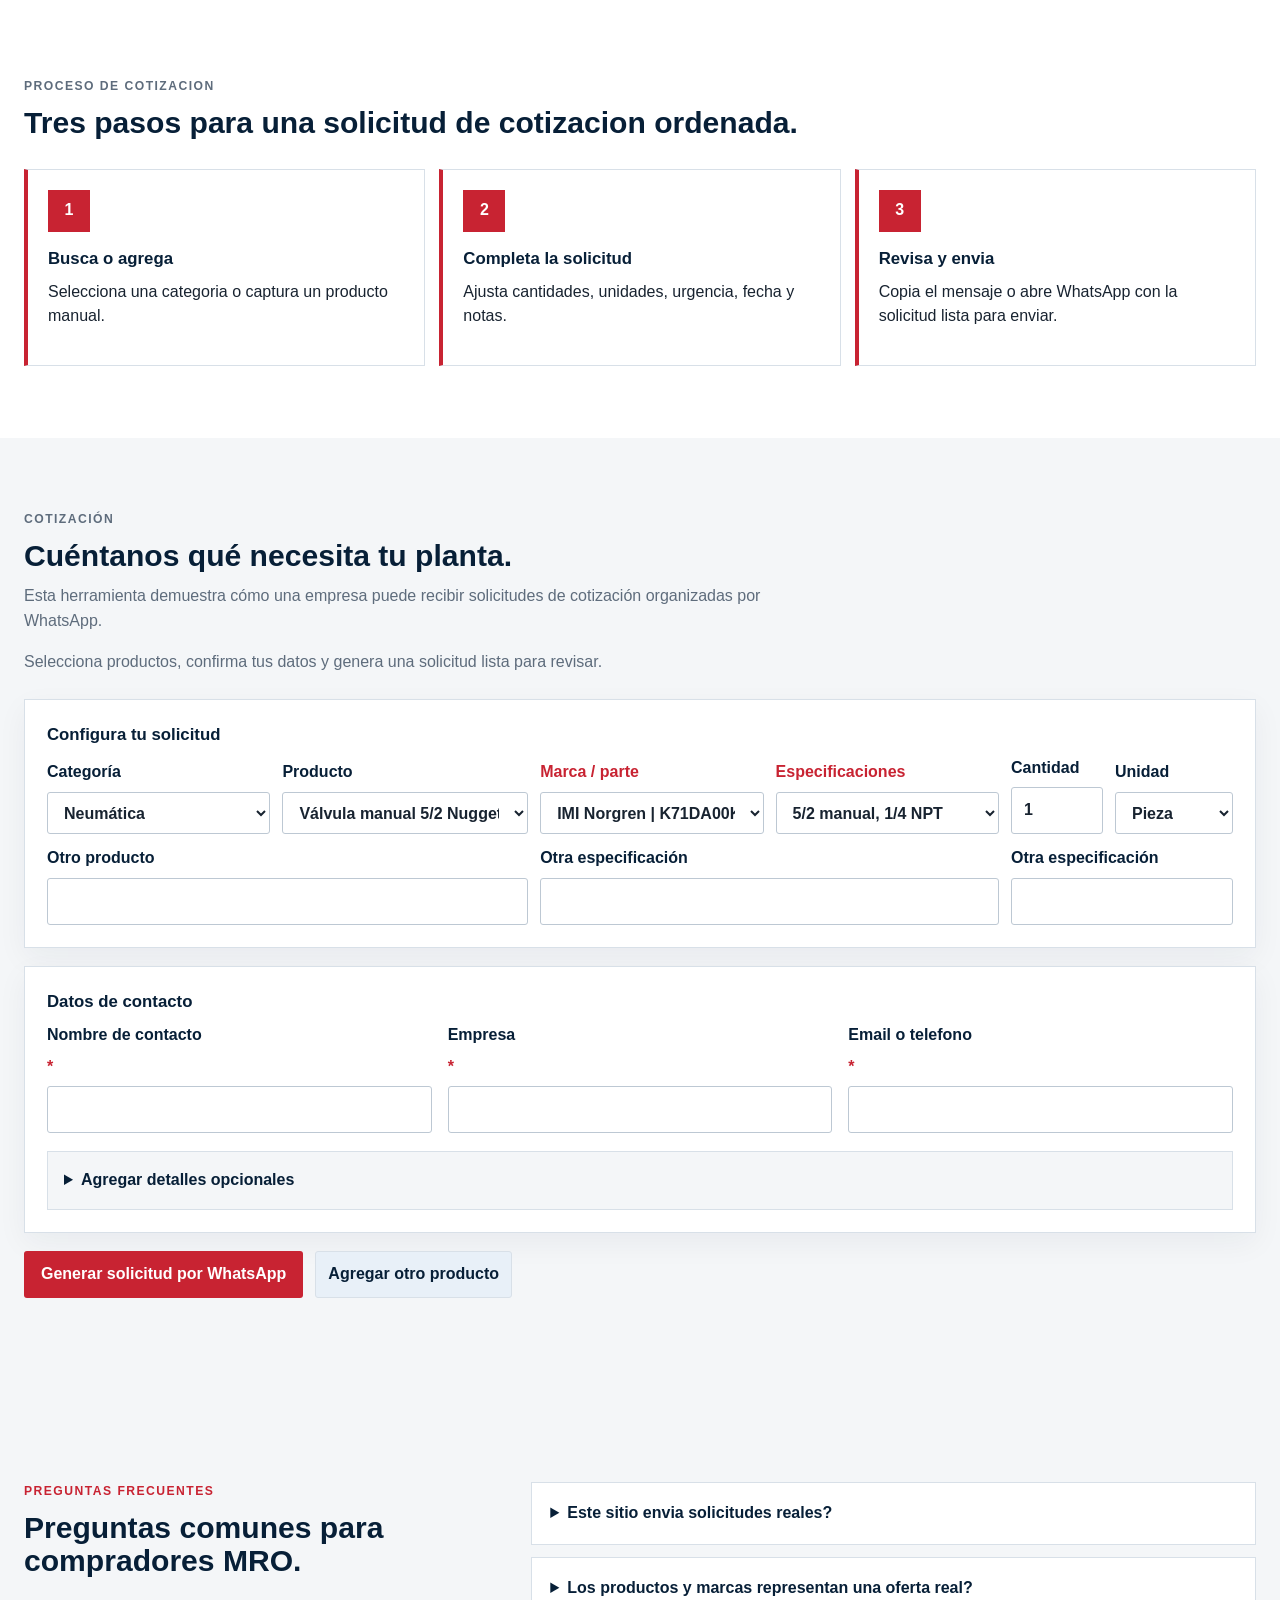
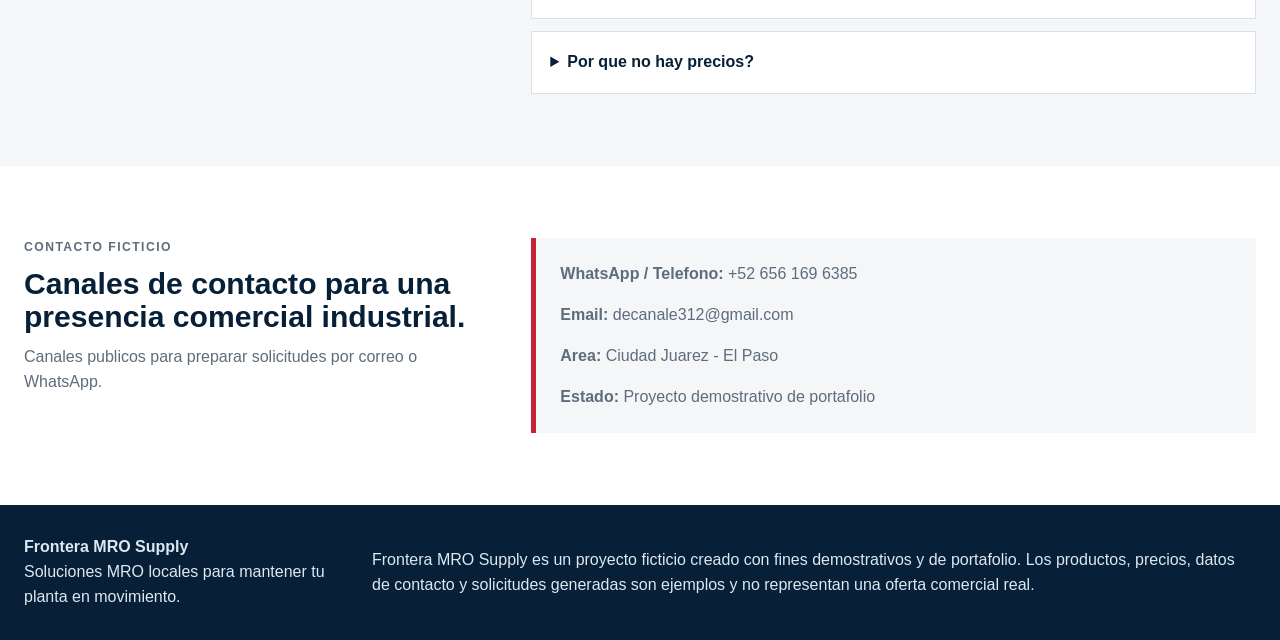
==== commit ea226fa4: "Polish public demo and add pneumatic quotation flow" ====
--- a/index.html
+++ b/index.html
@@ -3,15 +3,16 @@
 <head>
   <meta charset="UTF-8">
   <meta name="viewport" content="width=device-width, initial-scale=1.0">
-  <title>Frontera MRO Supply | Catalogo MRO y RFQ</title>
-  <meta name="description" content="Sitio ficticio de portafolio para un proveedor MRO en Ciudad Juarez-El Paso con catalogo demo y flujo RFQ por WhatsApp.">
+  <title>Frontera MRO Supply | Catalogo MRO y solicitud de cotizacion</title>
+  <meta name="description" content="Sitio de portafolio para un proveedor MRO en Ciudad Juarez-El Paso con solicitud de cotizacion por WhatsApp.">
+  <link rel="preload" as="image" href="assets/images/hero-industrial.png">
   <link rel="stylesheet" href="styles.css">
 </head>
 <body>
   <header class="site-header">
     <div class="utility-bar">
       <div class="container utility-content">
-        <span>Servicio demo: Ciudad Juarez - El Paso</span>
+        <span>Ciudad Juarez - El Paso</span>
         <a href="mailto:decanale312@gmail.com">decanale312@gmail.com</a>
         <a href="tel:+526561696385">+52 656 169 6385</a>
         <span>ES / EN</span>
@@ -35,11 +36,7 @@
         <a href="#contacto">Contacto</a>
       </div>
 
-      <a class="quote-chip" href="#cotizacion" aria-label="Ver solicitud de cotizacion">
-        Cotizacion <span id="quote-count">0</span>
-      </a>
-
-      <a class="button button-red header-cta" href="#cotizacion">Solicitar cotizacion</a>
+      <a class="button button-red header-cta" href="#cotizacion">Cotización</a>
     </nav>
   </header>
 
@@ -47,16 +44,16 @@
     <section class="hero">
       <div class="container hero-grid">
         <div class="hero-copy">
-          <p class="eyebrow">Suministro MRO para manufactura fronteriza</p>
-          <h1>Catalogo industrial y RFQ rapido para mantener tu planta en movimiento.</h1>
+          <p class="eyebrow">Proyecto demostrativo de portafolio</p>
+          <h1>Catalogo industrial y cotizacion rapida para mantener tu planta en movimiento.</h1>
           <p>
-            Frontera MRO Supply es una demostracion de portafolio para compras MRO, mantenimiento, ingenieria y administracion de planta en el mercado Ciudad Juarez-El Paso.
+            Frontera MRO Supply presenta un flujo de cotizacion para compras MRO, mantenimiento, ingenieria y administracion de planta en el mercado Ciudad Juarez-El Paso.
           </p>
           <div class="hero-actions">
             <a class="button button-red" href="#catalogo">Explorar catalogo</a>
-            <a class="button button-outline" href="#cotizacion">Preparar RFQ</a>
-          </div>
-          <div class="hero-metrics" aria-label="Beneficios de demostracion">
+            <a class="button button-outline" href="#cotizacion">Preparar solicitud</a>
+          </div>
+          <div class="hero-metrics" aria-label="Beneficios del flujo de cotizacion">
             <span>Seis categorias MRO</span>
             <span>Solicitud multi-producto</span>
             <span>Mensaje WhatsApp estructurado</span>
@@ -73,8 +70,8 @@
       <div class="container">
         <div class="section-heading">
           <p class="eyebrow">Categorias MRO</p>
-          <h2 id="category-title">Selecciona una categoria y prepara tu RFQ.</h2>
-          <p>Seis familias compactas para convertir una necesidad MRO en una solicitud clara. No hay precios ni checkout: cada categoria lleva al formulario de cotizacion.</p>
+          <h2 id="category-title">Solicita una cotización.</h2>
+          <p>Seis familias compactas para convertir una necesidad MRO en una solicitud clara y lista para seguimiento comercial.</p>
         </div>
         <div class="category-grid" id="category-grid"></div>
       </div>
@@ -85,7 +82,7 @@
         <div>
           <p class="eyebrow">Sourcing urgente</p>
           <h2>Apoyo para partes dificiles, obsoletas o criticas para planta.</h2>
-          <p>La demostracion prioriza solicitudes bien documentadas: categoria, descripcion, marca preferida, cantidad, aplicacion, urgencia y si se aceptan equivalentes.</p>
+          <p>El flujo prioriza solicitudes bien documentadas: categoria, descripcion, marca preferida, cantidad, aplicacion, urgencia y si se aceptan equivalentes.</p>
           <a class="button button-red" href="#cotizacion">Crear solicitud</a>
         </div>
         <div class="feature-list">
@@ -135,8 +132,8 @@
     <section class="section partner-section">
       <div class="container">
         <div class="section-heading">
-          <p class="eyebrow">Solution partners ficticios</p>
-          <h2>Tiles neutrales para representar lineas industriales sin usar logos reales.</h2>
+          <p class="eyebrow">Líneas representativas</p>
+          <h2>Ejemplos de líneas industriales ficticias sin uso de logos reales.</h2>
         </div>
         <div class="partner-grid">
           <span>Northline Controls</span>
@@ -153,13 +150,13 @@
       <div class="container">
         <div class="section-heading">
           <p class="eyebrow">Proceso de cotizacion</p>
-          <h2>Tres pasos para una RFQ ordenada.</h2>
+          <h2>Tres pasos para una solicitud de cotizacion ordenada.</h2>
         </div>
         <div class="steps-grid">
           <article>
             <strong>1</strong>
             <h3>Busca o agrega</h3>
-            <p>Filtra el catalogo demo o captura un producto manual.</p>
+            <p>Selecciona una categoria o captura un producto manual.</p>
           </article>
           <article>
             <strong>2</strong>
@@ -169,25 +166,21 @@
           <article>
             <strong>3</strong>
             <h3>Revisa y envia</h3>
-            <p>Copia el mensaje o abre WhatsApp con el texto completo y codificado.</p>
+            <p>Copia el mensaje o abre WhatsApp con la solicitud lista para enviar.</p>
           </article>
         </div>
       </div>
     </section>
 
     <section class="section rfq-section" id="cotizacion">
+      <span class="section-anchor" id="solicitud" aria-hidden="true"></span>
       <div class="container">
         <div class="rfq-heading">
           <div>
-            <p class="eyebrow">RFQ workspace</p>
-            <h2>Solicitud de cotizacion multi-producto.</h2>
-            <p>Demo de portafolio: no guarda solicitudes en servidor, no sube archivos y genera un mensaje para WhatsApp con el contacto configurado.</p>
-          </div>
-          <div class="rfq-reference">
-            <span>Referencia demo</span>
-            <strong id="reference-number">FMS-20260712-001</strong>
-            <button class="button button-small demo-load-button" type="button" id="load-demo">Restablecer ejemplo</button>
-            <small>Conveniencia de demostración</small>
+            <p class="eyebrow">Cotización</p>
+            <h2>Cuéntanos qué necesita tu planta.</h2>
+            <p>Esta herramienta demuestra cómo una empresa puede recibir solicitudes de cotización organizadas por WhatsApp.</p>
+            <p>Selecciona productos, confirma tus datos y genera una solicitud lista para revisar.</p>
           </div>
         </div>
 
@@ -312,7 +305,7 @@
                 <label>
                   Archivo de referencia
                   <input type="file" id="reference-file">
-                  <small>Demo front-end: el archivo no se carga a ningun servidor.</small>
+                  <small>Campo opcional para indicar que existe una referencia visual.</small>
                 </label>
                 <label>
                   Metodo de respuesta
@@ -347,31 +340,43 @@
             <div class="message-actions">
               <button class="button button-outline" type="button" id="copy-message">Copiar mensaje</button>
               <button class="button button-outline" type="button" id="clear-message">Vaciar solicitud</button>
+              <button class="button button-outline" type="button" id="request-email">Preparar solicitud por correo</button>
               <a class="button button-red" id="whatsapp-link" href="#" target="_blank" rel="noopener">Enviar por WhatsApp</a>
             </div>
           </div>
         </form>
       </div>
     </section>
+
+    <div class="email-modal" id="email-modal" hidden role="dialog" aria-modal="true" aria-labelledby="email-modal-title" aria-describedby="email-modal-description">
+      <div class="email-modal-card">
+        <h2 id="email-modal-title">Función de correo en preparación</h2>
+        <p id="email-modal-description">En esta demostración, las solicitudes se generan actualmente por WhatsApp. La integración por correo electrónico formará parte de la siguiente etapa.</p>
+        <div class="email-modal-actions">
+          <button class="button button-red" type="button" id="continue-whatsapp">Continuar por WhatsApp</button>
+          <button class="button button-outline" type="button" id="close-email-modal">Cerrar</button>
+        </div>
+      </div>
+    </div>
 
     <section class="section faq-section" id="faq">
       <div class="container faq-grid">
         <div>
-          <p class="eyebrow">FAQ preview</p>
+          <p class="eyebrow">Preguntas frecuentes</p>
           <h2>Preguntas comunes para compradores MRO.</h2>
         </div>
         <div class="faq-list">
           <details>
             <summary>Este sitio envia solicitudes reales?</summary>
-            <p>No. Es una demostracion de portafolio. No hay backend ni almacenamiento en servidor.</p>
+            <p>No. Es una demostración de portafolio para mostrar una experiencia comercial de solicitud de cotización.</p>
           </details>
           <details>
-            <summary>Los productos y marcas son reales?</summary>
-            <p>No. Los SKUs, marcas y productos son ficticios para evitar afiliaciones o uso de activos protegidos.</p>
+            <summary>Los productos y marcas representan una oferta real?</summary>
+            <p>No. La información se presenta como ejemplo de catálogo y cotización, sin representar afiliación u oferta comercial real.</p>
           </details>
           <details>
             <summary>Por que no hay precios?</summary>
-            <p>El flujo representa una compra MRO por cotizacion, donde cantidades, disponibilidad y equivalencias importan mas que un checkout generico.</p>
+            <p>La experiencia representa una compra MRO por cotización, donde cantidades, disponibilidad y equivalencias importan más que una compra inmediata.</p>
           </details>
         </div>
       </div>
@@ -381,14 +386,14 @@
       <div class="container contact-grid">
         <div>
           <p class="eyebrow">Contacto ficticio</p>
-          <h2>Canales demo para una presencia comercial industrial.</h2>
-          <p>Canales publicos de demostracion para practicar el flujo de cotizacion por correo o WhatsApp.</p>
+          <h2>Canales de contacto para una presencia comercial industrial.</h2>
+          <p>Canales publicos para preparar solicitudes por correo o WhatsApp.</p>
         </div>
         <div class="contact-card">
           <p><strong>WhatsApp / Telefono:</strong> <a href="tel:+526561696385">+52 656 169 6385</a></p>
           <p><strong>Email:</strong> <a href="mailto:decanale312@gmail.com">decanale312@gmail.com</a></p>
           <p><strong>Area:</strong> Ciudad Juarez - El Paso</p>
-          <p><strong>Estado:</strong> Proyecto ficticio de aprendizaje y portafolio</p>
+          <p><strong>Estado:</strong> Proyecto demostrativo de portafolio</p>
         </div>
       </div>
     </section>
@@ -400,7 +405,7 @@
         <strong>Frontera MRO Supply</strong>
         <p>Soluciones MRO locales para mantener tu planta en movimiento.</p>
       </div>
-      <p>Proyecto ficticio de portafolio. No es un sitio oficial de ninguna empresa real, no usa logos reales y no representa afiliacion con fabricantes o distribuidores existentes.</p>
+      <p>Frontera MRO Supply es un proyecto ficticio creado con fines demostrativos y de portafolio. Los productos, precios, datos de contacto y solicitudes generadas son ejemplos y no representan una oferta comercial real.</p>
     </div>
   </footer>
 
--- a/styles.css
+++ b/styles.css
@@ -103,10 +103,10 @@
 
 .main-header {
   display: grid;
-  grid-template-columns: auto minmax(340px, 1fr) auto auto;
+  grid-template-columns: auto minmax(340px, 1fr) auto;
   grid-template-areas:
-    "brand nav quote cta"
-    "brand nav quote cta";
+    "brand nav cta"
+    "brand nav cta";
   align-items: center;
   gap: 10px 22px;
   min-height: 86px;
@@ -162,28 +162,6 @@
 
 .nav-links a:hover {
   color: var(--red);
-}
-
-.quote-chip {
-  grid-area: quote;
-  display: inline-flex;
-  align-items: center;
-  gap: 8px;
-  min-height: 42px;
-  padding: 9px 12px;
-  color: var(--navy);
-  font-weight: 900;
-  border: 1px solid var(--line);
-  background: var(--white);
-}
-
-.quote-chip span {
-  display: grid;
-  min-width: 26px;
-  height: 26px;
-  place-items: center;
-  color: var(--white);
-  background: var(--red);
 }
 
 .header-cta {
@@ -573,46 +551,190 @@
   background: var(--white);
 }
 
+.section-anchor {
+  display: block;
+  position: relative;
+  top: -88px;
+  visibility: hidden;
+}
+
+.catalog-page {
+  background: var(--soft);
+}
+
+.breadcrumb {
+  display: flex;
+  flex-wrap: wrap;
+  gap: 8px;
+  margin-bottom: 24px;
+  color: var(--steel);
+  font-size: 0.92rem;
+  font-weight: 800;
+}
+
+.breadcrumb a {
+  color: var(--navy);
+}
+
+.catalog-heading {
+  max-width: 820px;
+  margin-bottom: 26px;
+}
+
+.catalog-heading h1 {
+  margin-bottom: 14px;
+}
+
+.catalog-notice {
+  display: inline-block;
+  margin-top: 8px;
+  padding: 10px 12px;
+  color: var(--navy);
+  font-weight: 900;
+  background: #eef3f7;
+  border-left: 4px solid var(--red);
+}
+
+.product-card-grid {
+  display: grid;
+  grid-template-columns: repeat(3, minmax(0, 1fr));
+  gap: 18px;
+  align-items: stretch;
+}
+
+.product-card {
+  display: grid;
+  grid-template-rows: auto 1fr;
+  position: relative;
+  min-height: 100%;
+  background: var(--white);
+  border: 1px solid var(--line);
+  border-top: 4px solid var(--navy-2);
+  box-shadow: 0 14px 30px rgba(7, 31, 55, 0.08);
+}
+
+.product-card-featured {
+  border-top-color: var(--red);
+}
+
+.product-badge {
+  position: absolute;
+  top: 14px;
+  left: 14px;
+  z-index: 1;
+  padding: 7px 9px;
+  color: var(--white);
+  font-size: 0.78rem;
+  font-weight: 900;
+  text-transform: uppercase;
+  background: var(--red);
+}
+
+.product-media {
+  display: grid;
+  place-items: center;
+  aspect-ratio: 4 / 3;
+  padding: 16px;
+  background:
+    radial-gradient(circle at center, rgba(255, 255, 255, 0.98) 0 38%, rgba(238, 243, 247, 0.9) 72%),
+    #eef3f7;
+  border-bottom: 1px solid var(--line);
+}
+
+.product-media picture,
+.product-media img {
+  display: block;
+  width: 100%;
+  height: 100%;
+}
+
+.product-media img {
+  object-fit: contain;
+  object-position: center;
+}
+
+.product-card-body {
+  display: grid;
+  gap: 12px;
+  padding: 18px;
+}
+
+.product-brand {
+  margin: 0;
+  color: var(--red);
+  font-weight: 900;
+  text-transform: uppercase;
+}
+
+.product-card h2 {
+  font-size: 1.2rem;
+}
+
+.product-card ul {
+  display: grid;
+  gap: 6px;
+  margin: 0;
+  padding-left: 18px;
+  color: var(--steel);
+}
+
+.product-spec-details {
+  padding: 0;
+  background: transparent;
+  border: 0;
+}
+
+.product-spec-details summary {
+  display: inline-flex;
+  align-items: center;
+  min-height: 38px;
+  padding: 8px 12px;
+  color: var(--navy);
+  font-weight: 900;
+  background: var(--soft-blue);
+  border: 1px solid var(--line);
+  border-radius: 3px;
+}
+
+.product-spec-details[open] summary {
+  margin-bottom: 10px;
+}
+
+.product-price {
+  margin: 0;
+  color: var(--navy);
+  font-weight: 900;
+}
+
+.product-note {
+  margin: 0;
+  color: var(--steel);
+  font-size: 0.92rem;
+}
+
+.product-actions {
+  display: grid;
+  grid-template-columns: 105px 1fr;
+  gap: 10px;
+  align-items: end;
+  margin-top: auto;
+}
+
+.product-actions input {
+  width: 100%;
+}
+
+.catalog-return {
+  margin-top: 24px;
+}
+
 .rfq-section {
   background: var(--soft);
 }
 
 .rfq-heading {
-  display: grid;
-  grid-template-columns: 1fr 260px;
-  gap: 28px;
-  align-items: end;
+  max-width: 780px;
   margin-bottom: 24px;
-}
-
-.rfq-reference {
-  padding: 18px;
-  color: var(--white);
-  background: var(--navy);
-  border-left: 5px solid var(--red);
-}
-
-.rfq-reference span,
-.rfq-reference strong {
-  display: block;
-}
-
-.rfq-reference span {
-  color: #cbd9e7;
-  font-size: 0.82rem;
-  text-transform: uppercase;
-}
-
-.rfq-reference small {
-  display: block;
-  margin-top: 8px;
-  color: #cbd9e7;
-  font-weight: 700;
-}
-
-.demo-load-button {
-  width: 100%;
-  margin-top: 14px;
 }
 
 .rfq-form {
@@ -769,6 +891,44 @@
   border: 1px solid var(--line);
 }
 
+.email-modal {
+  position: fixed;
+  inset: 0;
+  z-index: 100;
+  display: grid;
+  place-items: center;
+  padding: 22px;
+  background: rgba(7, 31, 55, 0.62);
+}
+
+.email-modal[hidden] {
+  display: none;
+}
+
+.email-modal-card {
+  width: min(520px, 100%);
+  padding: 26px;
+  background: var(--white);
+  border: 1px solid var(--line);
+  border-top: 5px solid var(--red);
+  box-shadow: 0 22px 46px rgba(7, 31, 55, 0.26);
+}
+
+.email-modal-card h2 {
+  font-size: 1.5rem;
+}
+
+.email-modal-card p {
+  color: var(--steel);
+}
+
+.email-modal-actions {
+  display: flex;
+  flex-wrap: wrap;
+  gap: 12px;
+  margin-top: 18px;
+}
+
 .faq-list {
   display: grid;
   gap: 12px;
@@ -822,7 +982,7 @@
   .main-header {
     grid-template-columns: auto 1fr auto;
     grid-template-areas:
-      "brand nav quote"
+      "brand nav cta"
       "nav nav cta";
   }
 
@@ -832,6 +992,10 @@
 
   .category-grid {
     grid-template-columns: repeat(2, 1fr);
+  }
+
+  .product-card-grid {
+    grid-template-columns: repeat(2, minmax(0, 1fr));
   }
 
   .manual-grid,
@@ -861,7 +1025,7 @@
     grid-template-areas:
       "brand menu"
       "nav nav"
-      "quote cta";
+      "cta cta";
     min-height: auto;
   }
 
@@ -924,8 +1088,7 @@
     padding: 52px 0;
   }
 
-  .header-cta,
-  .quote-chip {
+  .header-cta {
     width: 100%;
   }
 
@@ -934,6 +1097,7 @@
   }
 
   .category-grid,
+  .product-card-grid,
   .partner-grid,
   .form-grid,
   .quick-contact-grid,
@@ -949,6 +1113,10 @@
     justify-content: flex-start;
   }
 
+  .product-actions {
+    grid-template-columns: 1fr;
+  }
+
   .other-field {
     grid-column: 1 / -1;
   }
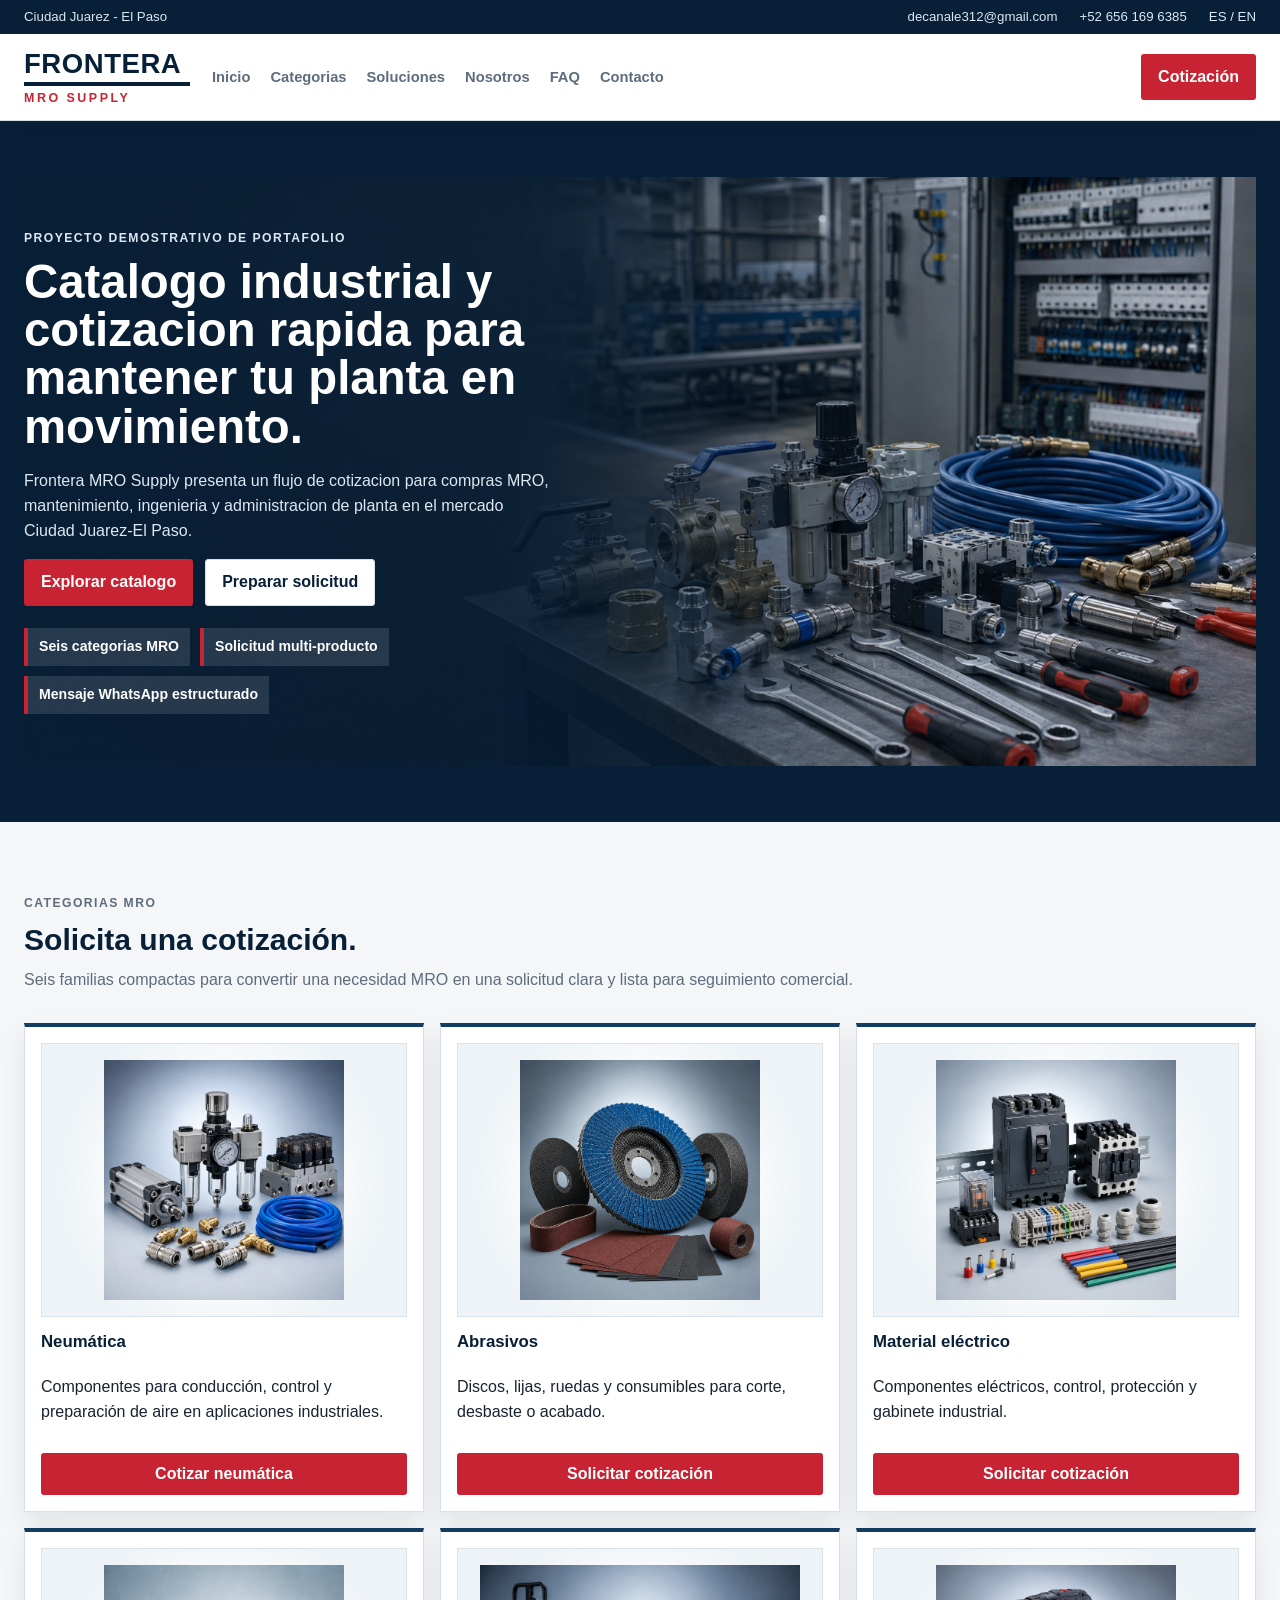
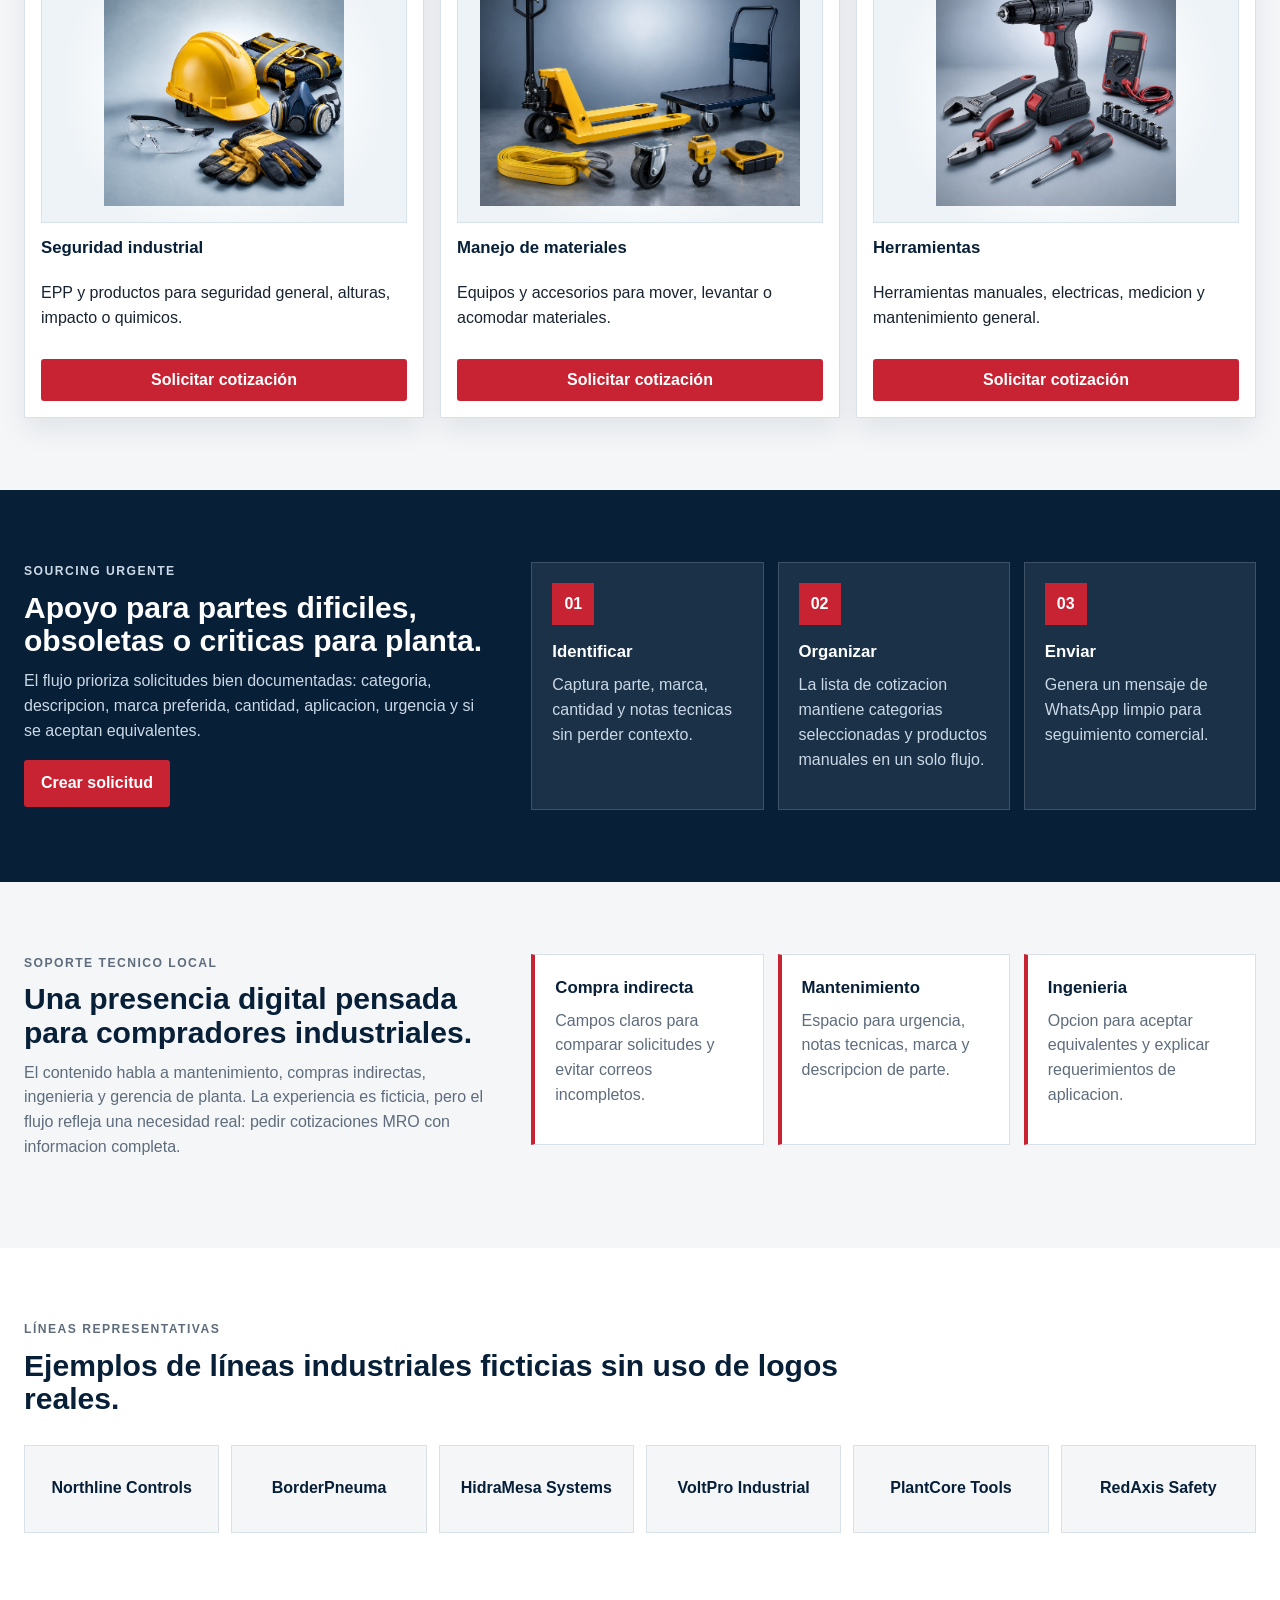
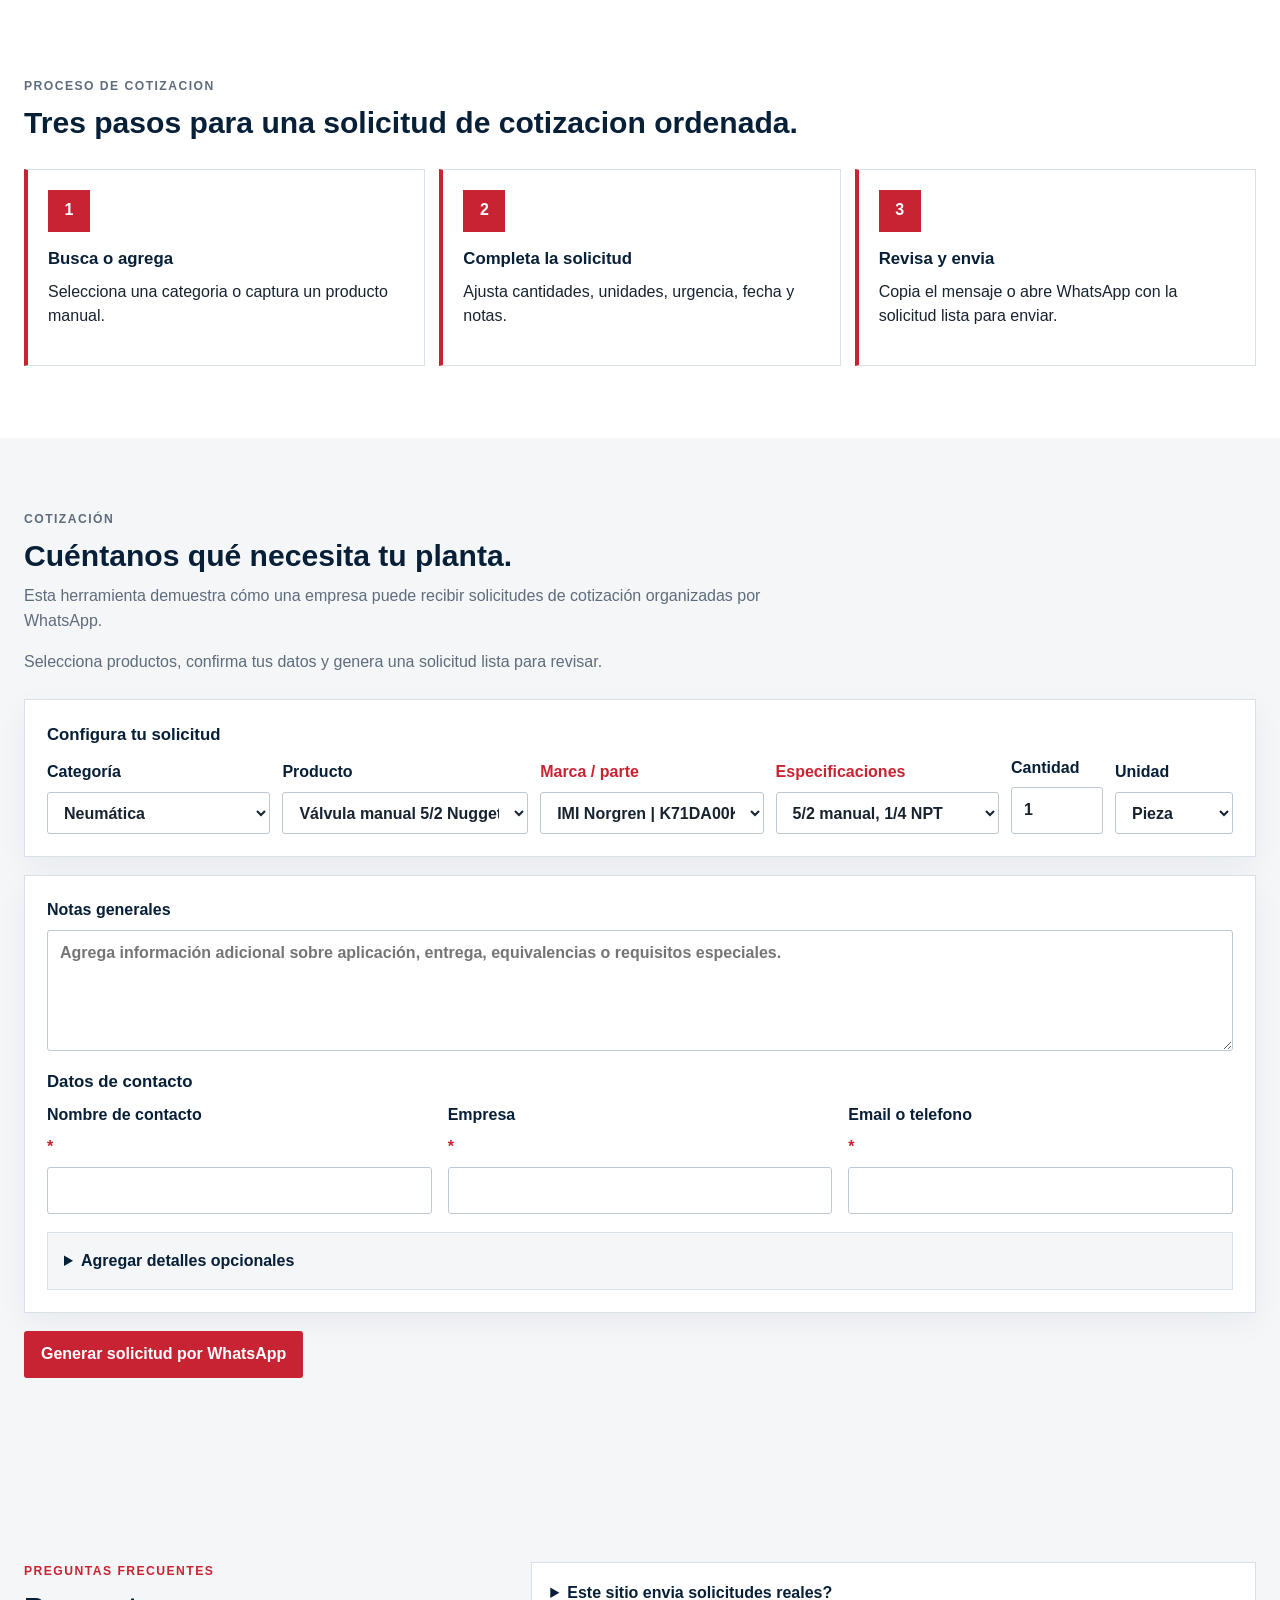
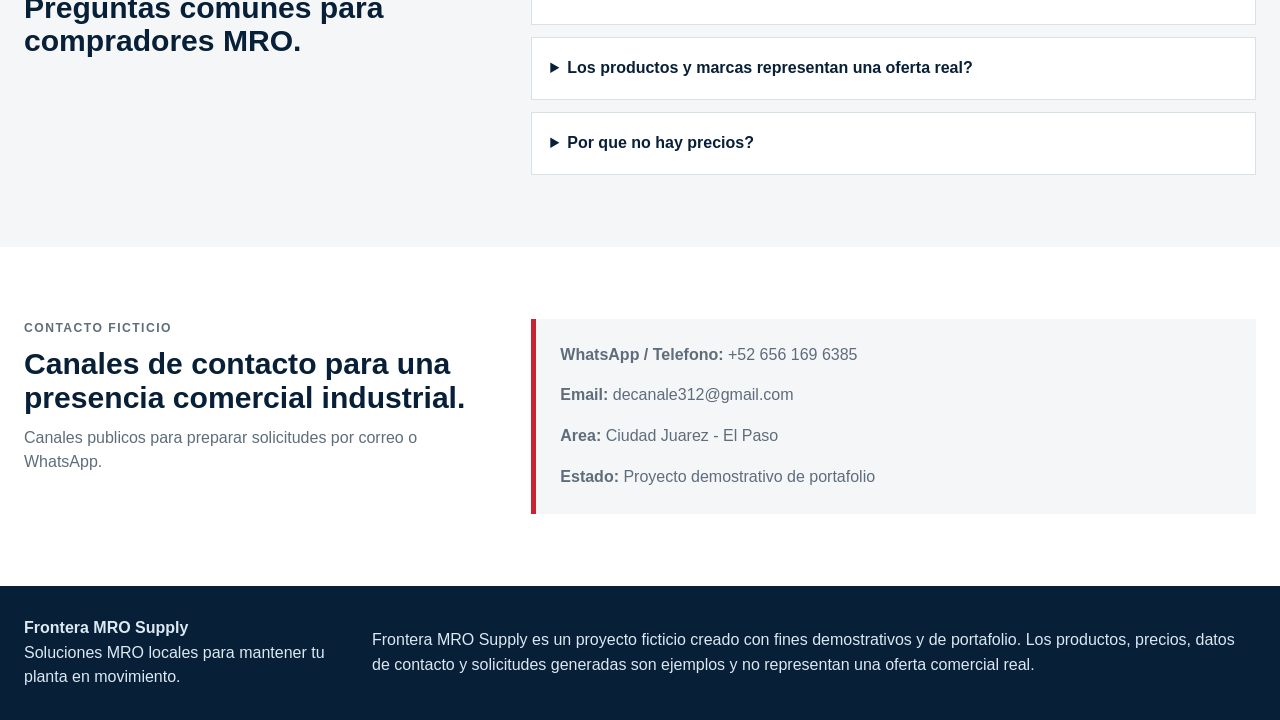
==== commit 81f88515: "Simplify quotation form and add general notes" ====
--- a/index.html
+++ b/index.html
@@ -228,22 +228,18 @@
                   <option value="juego(s)">juego(s)</option>
                 </select>
               </label>
-              <label class="other-field" id="manual-product-other-wrap" hidden>
-                Otro producto
-                <input type="text" id="manual-product-other">
-              </label>
-              <label class="other-field" id="manual-spec-one-other-wrap" hidden>
-                Otra especificación
-                <input type="text" id="manual-spec-one-other">
-              </label>
-              <label class="other-field" id="manual-spec-two-other-wrap" hidden>
-                Otra especificación
-                <input type="text" id="manual-spec-two-other">
-              </label>
             </div>
+            <input type="hidden" id="manual-product-other">
+            <input type="hidden" id="manual-spec-one-other">
+            <input type="hidden" id="manual-spec-two-other">
           </div>
 
           <div class="form-panel">
+            <label class="full-field notes-field">
+              Notas generales
+              <textarea id="general-notes" rows="4" placeholder="Agrega información adicional sobre aplicación, entrega, equivalencias o requisitos especiales."></textarea>
+            </label>
+
             <h3>Datos de contacto</h3>
             <div class="quick-contact-grid">
               <label>
@@ -317,16 +313,11 @@
                   </select>
                 </label>
               </div>
-              <label class="full-field">
-                Notas generales
-                <textarea id="general-notes" rows="4" placeholder="Aplicacion, contexto de planta, equivalencias, foto disponible o comentarios para compras."></textarea>
-              </label>
             </details>
           </div>
 
           <div class="form-actions">
             <button class="button button-red" type="submit" id="generate-whatsapp">Generar solicitud por WhatsApp</button>
-            <button class="button button-outline button-small" type="button" id="add-manual-product">Agregar otro producto</button>
           </div>
 
           <div class="form-status" id="form-status" role="status" aria-live="polite"></div>
--- a/styles.css
+++ b/styles.css
@@ -861,6 +861,11 @@
   margin-top: 16px;
 }
 
+.notes-field {
+  margin-top: 0;
+  margin-bottom: 18px;
+}
+
 label span {
   color: var(--red);
 }
